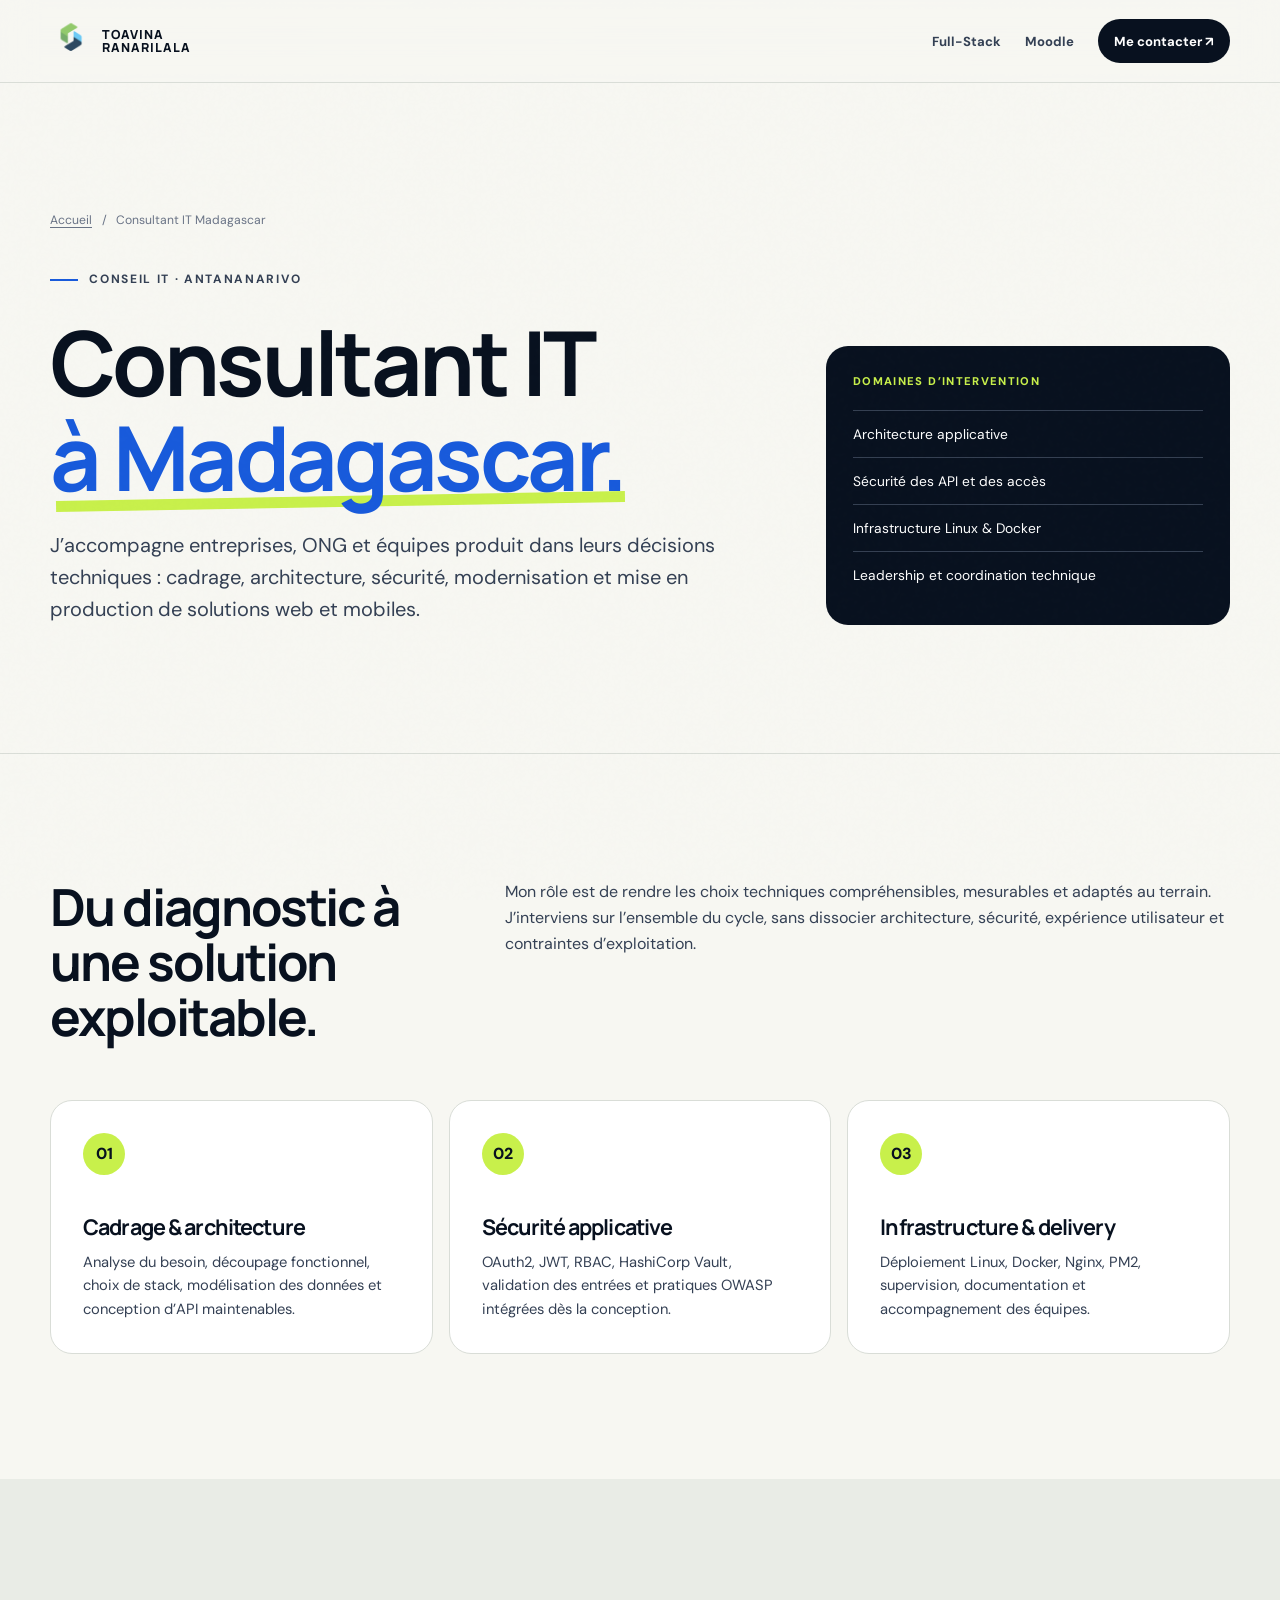
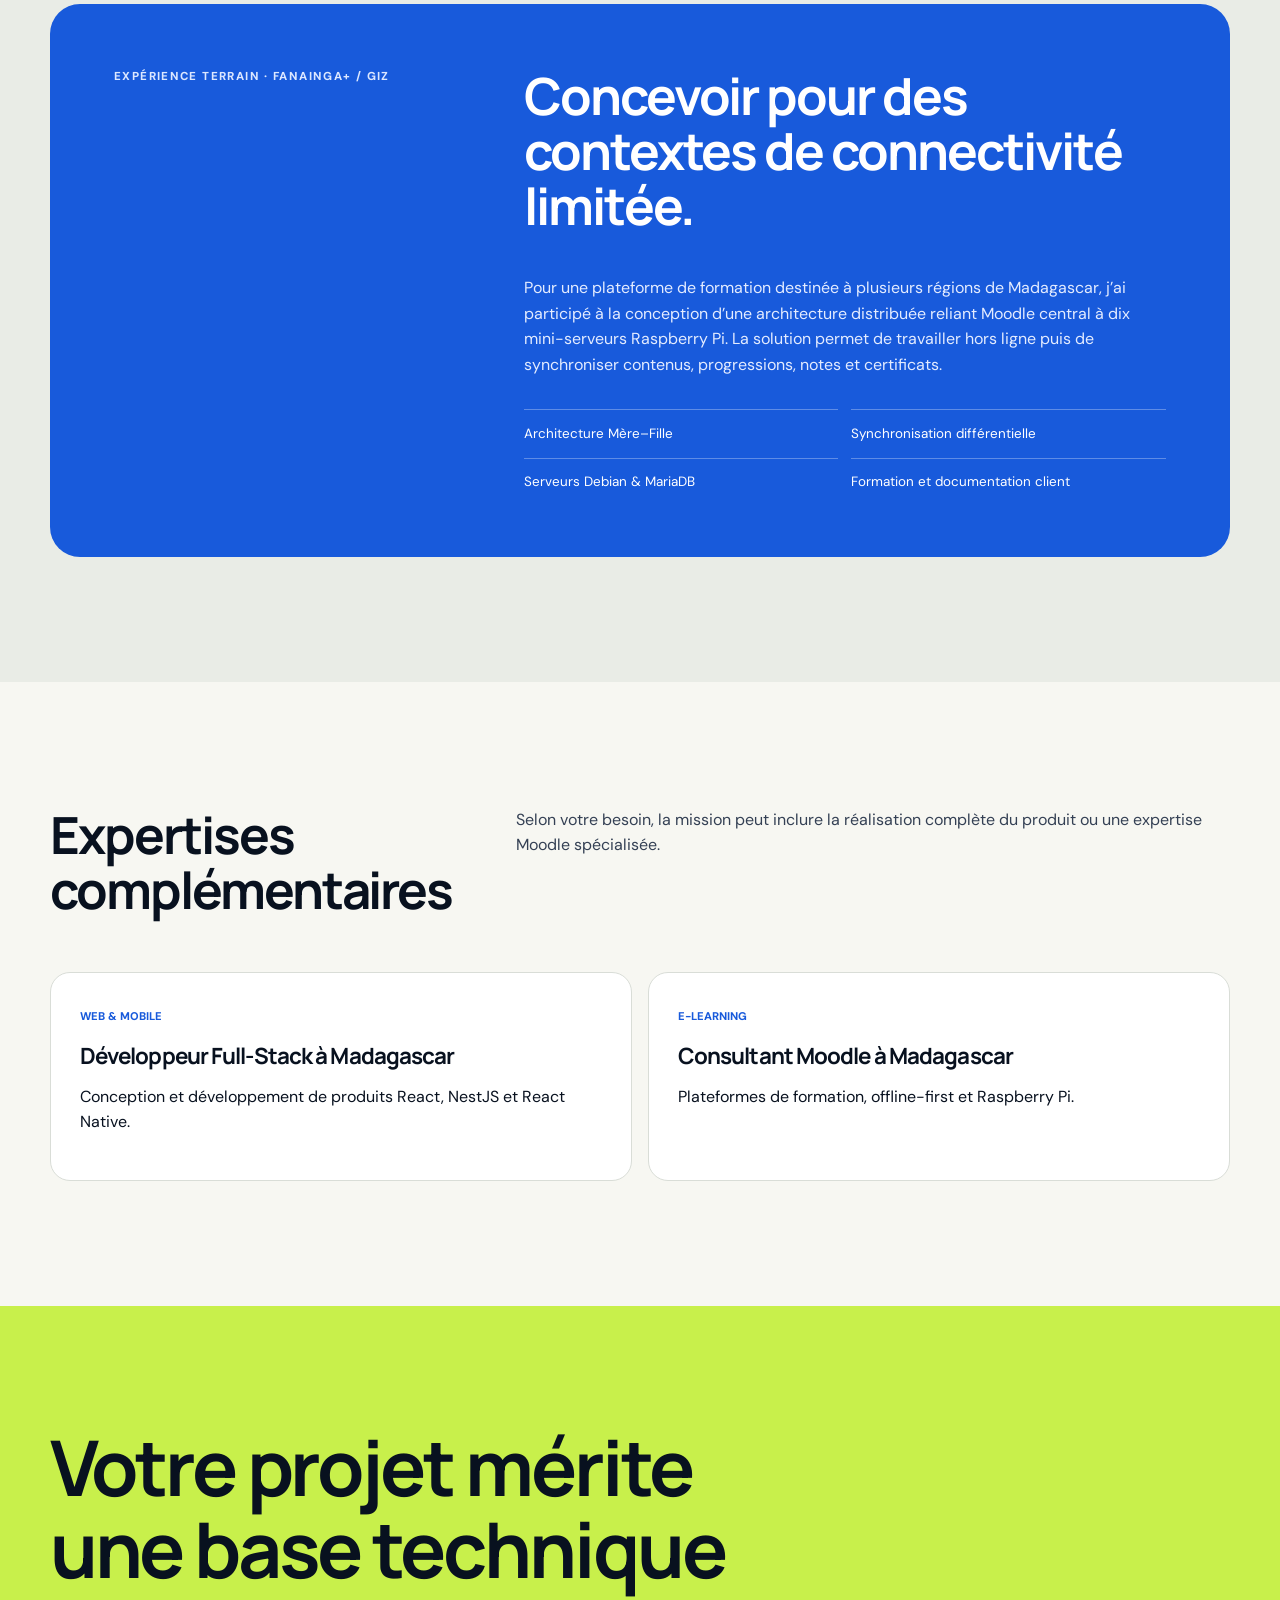
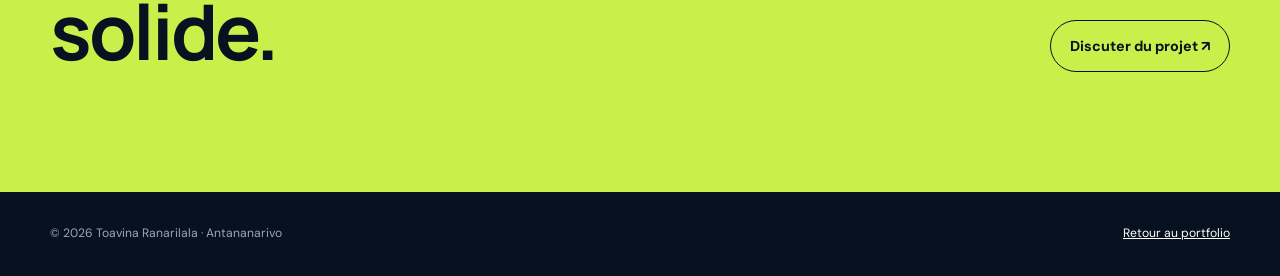
==== consultant-it-madagascar.html @ 02fec8c3 "seo: ajouter les pages de services locales" ====
<!doctype html>
<html lang="fr">
<head>
  <meta charset="utf-8"><meta name="viewport" content="width=device-width,initial-scale=1">
  <title>Consultant IT à Madagascar | Architecture & Sécurité</title>
  <meta name="description" content="Consultant IT à Madagascar basé à Antananarivo : architecture applicative, sécurité des API, infrastructure Linux, modernisation et pilotage technique.">
  <meta name="robots" content="index,follow,max-image-preview:large"><meta name="author" content="Toavina Ranarilala Mario"><meta name="theme-color" content="#08111f">
  <link rel="canonical" href="https://toavinam.github.io/portfolioToavina/consultant-it-madagascar.html"><link rel="icon" type="image/png" href="assets/SOLID_SANS_TXT.png">
  <link rel="preconnect" href="https://fonts.googleapis.com"><link rel="preconnect" href="https://fonts.gstatic.com" crossorigin><link href="https://fonts.googleapis.com/css2?family=DM+Sans:wght@400;500;600;700&family=Manrope:wght@500;600;700;800&display=swap" rel="stylesheet"><link rel="stylesheet" href="assets/styles.css"><link rel="stylesheet" href="assets/service.css">
  <meta property="og:type" content="website"><meta property="og:url" content="https://toavinam.github.io/portfolioToavina/consultant-it-madagascar.html"><meta property="og:title" content="Consultant IT à Madagascar | Toavina Ranarilala"><meta property="og:description" content="Architecture applicative, sécurité, infrastructure et pilotage technique à Antananarivo et à distance."><meta property="og:image" content="https://toavinam.github.io/portfolioToavina/assets/Toavina_web.png"><meta property="og:locale" content="fr_FR">
  <script type="application/ld+json">{"@context":"https://schema.org","@type":"Service","name":"Conseil IT et architecture applicative à Madagascar","serviceType":"Consultant IT","areaServed":{"@type":"Country","name":"Madagascar"},"provider":{"@type":"Person","name":"Toavina Ranarilala Mario","jobTitle":"Consultant IT et Lead Developer Full-Stack","url":"https://toavinam.github.io/portfolioToavina/"},"url":"https://toavinam.github.io/portfolioToavina/consultant-it-madagascar.html"}</script>
</head>
<body class="service-page"><header class="service-header"><nav class="service-nav shell" aria-label="Navigation"><a class="brand" href="index.html"><img class="brand-logo" src="assets/SOLID_SANS_TXT.png" width="42" height="42" alt=""><span class="brand-name">Toavina<br>Ranarilala</span></a><div class="service-nav-links"><a href="developpeur-full-stack-madagascar.html">Full-Stack</a><a href="consultant-moodle-madagascar.html">Moodle</a><a class="service-contact" href="index.html#contact">Me contacter ↗</a></div></nav></header>
<main><section class="service-hero"><div class="shell"><nav class="breadcrumbs" aria-label="Fil d’Ariane"><a href="index.html">Accueil</a><span>/</span><span>Consultant IT Madagascar</span></nav><div class="service-hero-grid"><div><p class="eyebrow"><span></span> Conseil IT · Antananarivo</p><h1>Consultant IT <em>à Madagascar.</em></h1><p class="service-lead">J’accompagne entreprises, ONG et équipes produit dans leurs décisions techniques : cadrage, architecture, sécurité, modernisation et mise en production de solutions web et mobiles.</p></div><aside class="service-summary"><span>Domaines d’intervention</span><ul><li>Architecture applicative</li><li>Sécurité des API et des accès</li><li>Infrastructure Linux & Docker</li><li>Leadership et coordination technique</li></ul></aside></div></div></section>
<section class="service-section"><div class="shell"><div class="service-heading"><h2>Du diagnostic à une solution exploitable.</h2><p>Mon rôle est de rendre les choix techniques compréhensibles, mesurables et adaptés au terrain. J’interviens sur l’ensemble du cycle, sans dissocier architecture, sécurité, expérience utilisateur et contraintes d’exploitation.</p></div><div class="service-grid"><article class="service-card"><span>01</span><h3>Cadrage & architecture</h3><p>Analyse du besoin, découpage fonctionnel, choix de stack, modélisation des données et conception d’API maintenables.</p></article><article class="service-card"><span>02</span><h3>Sécurité applicative</h3><p>OAuth2, JWT, RBAC, HashiCorp Vault, validation des entrées et pratiques OWASP intégrées dès la conception.</p></article><article class="service-card"><span>03</span><h3>Infrastructure & delivery</h3><p>Déploiement Linux, Docker, Nginx, PM2, supervision, documentation et accompagnement des équipes.</p></article></div></div></section>
<section class="service-section alt"><div class="shell"><article class="case-study"><div class="case-study-label">Expérience terrain · FANAINGA+ / GIZ</div><div><h2>Concevoir pour des contextes de connectivité limitée.</h2><p>Pour une plateforme de formation destinée à plusieurs régions de Madagascar, j’ai participé à la conception d’une architecture distribuée reliant Moodle central à dix mini-serveurs Raspberry Pi. La solution permet de travailler hors ligne puis de synchroniser contenus, progressions, notes et certificats.</p><ul class="case-list"><li>Architecture Mère–Fille</li><li>Synchronisation différentielle</li><li>Serveurs Debian & MariaDB</li><li>Formation et documentation client</li></ul></div></article></div></section>
<section class="service-section"><div class="shell"><div class="service-heading"><h2>Expertises complémentaires</h2><p>Selon votre besoin, la mission peut inclure la réalisation complète du produit ou une expertise Moodle spécialisée.</p></div><div class="related-grid"><a class="related-card" href="developpeur-full-stack-madagascar.html"><span>Web & mobile</span><h3>Développeur Full-Stack à Madagascar</h3><p>Conception et développement de produits React, NestJS et React Native.</p></a><a class="related-card" href="consultant-moodle-madagascar.html"><span>E-learning</span><h3>Consultant Moodle à Madagascar</h3><p>Plateformes de formation, offline-first et Raspberry Pi.</p></a></div></div></section>
<section class="service-cta"><div class="shell service-cta-inner"><h2>Votre projet mérite une base technique solide.</h2><a class="button secondary" href="index.html#contact">Discuter du projet ↗</a></div></section></main><footer class="service-footer"><div class="shell service-footer-inner"><span>© 2026 Toavina Ranarilala · Antananarivo</span><a href="index.html">Retour au portfolio</a></div></footer></body></html>
---- assets/styles.css ----
:root{--ink:#08111f;--soft:#344054;--paper:#f7f7f2;--white:#fff;--line:#d9ddd7;--acid:#c8f04b;--blue:#185adb;--radius:24px;--shadow:0 24px 70px rgba(8,17,31,.11)}
*{box-sizing:border-box}html{scroll-behavior:smooth;scroll-padding-top:100px}body{margin:0;color:var(--ink);background:var(--paper);font-family:"DM Sans",sans-serif;line-height:1.6;-webkit-font-smoothing:antialiased}body:before{content:"";position:fixed;inset:0;pointer-events:none;opacity:.3;z-index:10;background-image:url("data:image/svg+xml,%3Csvg viewBox='0 0 180 180' xmlns='http://www.w3.org/2000/svg'%3E%3Cfilter id='n'%3E%3CfeTurbulence type='fractalNoise' baseFrequency='.9' numOctaves='2'/%3E%3C/filter%3E%3Crect width='100%25' height='100%25' filter='url(%23n)' opacity='.035'/%3E%3C/svg%3E")}a{color:inherit}img{max-width:100%;display:block}button,input,textarea{font:inherit}.shell{width:min(1180px,calc(100% - 48px));margin-inline:auto}.sr-only{position:absolute;width:1px;height:1px;padding:0;margin:-1px;overflow:hidden;clip:rect(0,0,0,0);white-space:nowrap;border:0}.skip-link{position:fixed;top:10px;left:10px;padding:.7rem 1rem;background:var(--acid);z-index:999;transform:translateY(-150%)}.skip-link:focus{transform:none}
.site-header{position:sticky;top:0;z-index:50;background:rgba(247,247,242,.88);border-bottom:1px solid transparent;backdrop-filter:blur(18px);transition:border-color .25s}.site-header.scrolled{border-color:var(--line)}.nav{min-height:82px;display:flex;align-items:center;justify-content:space-between;gap:2rem}.brand{display:inline-flex;align-items:center;gap:.65rem;font-family:Manrope,sans-serif;font-weight:800;text-decoration:none;line-height:1.05}.brand-mark{display:grid;place-items:center;width:42px;height:42px;color:var(--paper);background:var(--ink);border-radius:50%;font-size:.82rem}.brand-name{font-size:.78rem;text-transform:uppercase;letter-spacing:.08em}.nav-links{display:flex;gap:2rem;margin-left:auto}.nav-links a{color:var(--soft);font-size:.9rem;font-weight:600;text-decoration:none}.nav-cta{padding:.76rem 1.1rem;background:var(--ink);color:#fff;border-radius:99px;text-decoration:none;font-size:.86rem;font-weight:600}.menu-toggle{display:none;width:44px;height:44px;padding:11px;border:0;background:var(--ink);border-radius:50%}.menu-toggle>span:not(.sr-only){display:block;height:1.5px;margin:4px 0;background:#fff}
.hero{min-height:calc(100vh - 82px);display:grid;grid-template-columns:1.17fr .83fr;align-items:center;gap:clamp(3rem,7vw,7rem);padding-block:70px 90px}.eyebrow{display:flex;align-items:center;gap:.7rem;margin:0 0 1.5rem;color:var(--soft);font-size:.75rem;font-weight:700;text-transform:uppercase;letter-spacing:.14em}.eyebrow span{width:28px;height:2px;background:var(--blue)}h1,h2,h3{margin-top:0;font-family:Manrope,sans-serif;line-height:1.07;letter-spacing:-.04em}h1{max-width:750px;margin-bottom:1.6rem;font-size:clamp(3.1rem,6.2vw,6.5rem)}h1 em{position:relative;display:inline-block;color:var(--blue);font-style:normal}h1 em:after{content:"";position:absolute;left:1%;right:0;bottom:-.02em;height:.12em;background:var(--acid);z-index:-1;transform:rotate(-1deg)}.hero-intro{max-width:650px;margin:0 0 2rem;color:var(--soft);font-size:clamp(1rem,1.5vw,1.18rem)}.hero-actions{display:flex;flex-wrap:wrap;gap:.8rem}.button{display:inline-flex;justify-content:center;align-items:center;gap:1rem;min-height:52px;padding:.85rem 1.2rem;border:1px solid var(--ink);border-radius:99px;font-size:.9rem;font-weight:700;text-decoration:none;cursor:pointer;transition:.2s}.button:hover{transform:translateY(-2px);box-shadow:0 12px 28px rgba(8,17,31,.15)}.button.primary{color:var(--ink);background:var(--acid);border-color:var(--acid)}.button.secondary{background:transparent}.hero-meta{display:flex;gap:clamp(1.3rem,4vw,3.5rem);margin:3.5rem 0 0;padding:1.6rem 0 0;border-top:1px solid var(--line);list-style:none}.hero-meta li{display:flex;flex-direction:column}.hero-meta strong{font-family:Manrope,sans-serif;font-size:.95rem}.hero-meta span{color:#697386;font-size:.76rem}.hero-visual{position:relative;justify-self:end;width:min(100%,440px)}.portrait-frame{position:relative;overflow:hidden;aspect-ratio:4/5.35;padding-top:1rem;background:#dce1db;border-radius:220px 220px 28px 28px;box-shadow:var(--shadow)}.portrait-frame:before{content:"";position:absolute;inset:10% 8% 0;background:var(--acid);border-radius:50% 50% 0 0}.portrait-frame img{position:relative;z-index:1;width:100%;height:100%;object-fit:cover;object-position:center top}.portrait-label{position:absolute;top:20px;right:-55px;z-index:2;padding:.45rem 4rem;color:#fff;background:var(--blue);font-size:.63rem;font-weight:700;letter-spacing:.12em;text-transform:uppercase;transform:rotate(35deg)}.portrait-card{position:absolute;left:20px;right:20px;bottom:20px;z-index:3;display:flex;align-items:center;gap:.8rem;padding:.95rem 1rem;color:#fff;background:rgba(8,17,31,.88);backdrop-filter:blur(10px);border-radius:16px}.portrait-card div{display:flex;flex-direction:column}.portrait-card strong{font-size:.82rem}.portrait-card small{color:#bcc4ce}.status-dot{width:10px;height:10px;background:var(--acid);border-radius:50%;box-shadow:0 0 0 5px rgba(200,240,75,.15)}.orbit{position:absolute;z-index:-1;border:1px solid #c9cec8;border-radius:50%}.orbit-one{width:130px;height:130px;top:-25px;left:-45px}.orbit-two{width:72px;height:72px;right:-25px;bottom:18%;background:var(--acid);border:0}
.trust-strip{overflow:hidden;padding:1.25rem 0;color:#fff;background:var(--ink);transform:rotate(-1deg) scale(1.01)}.marquee{display:flex;justify-content:center;gap:clamp(1rem,2.2vw,2.5rem);min-width:max-content;font-family:Manrope,sans-serif;font-size:clamp(.8rem,1.2vw,1rem);font-weight:700;text-transform:uppercase;letter-spacing:.08em}.marquee i{color:var(--acid);font-style:normal}.section{padding-block:clamp(90px,12vw,150px)}.section-heading{display:grid;grid-template-columns:1.35fr .65fr;align-items:end;gap:3rem;margin-bottom:4rem}.section-heading h2{margin-bottom:0;font-size:clamp(2.5rem,5vw,4.8rem)}.section-heading>p{margin:0 0 .5rem;color:var(--soft)}
.expertise-grid{display:grid;grid-template-columns:repeat(3,1fr);gap:1rem}.expertise-card{position:relative;min-height:350px;padding:2rem;background:var(--white);border:1px solid var(--line);border-radius:var(--radius);transition:.25s}.expertise-card:hover{transform:translateY(-6px);box-shadow:var(--shadow)}.expertise-card.featured{grid-row:span 2;min-height:716px;color:#fff;background:var(--blue);border-color:var(--blue);display:flex;flex-direction:column;justify-content:flex-end}.card-number{position:absolute;top:1.6rem;right:1.7rem;color:#858e9b;font-size:.75rem}.featured .card-number{color:rgba(255,255,255,.65)}.card-icon{display:grid;place-items:center;width:56px;height:56px;margin-bottom:3rem;background:var(--acid);color:var(--ink);border-radius:50%;font-size:1.5rem}.featured .card-icon{position:absolute;top:2rem;left:2rem}.expertise-card h3{margin-bottom:1rem;font-size:1.65rem}.expertise-card p{color:var(--soft)}.featured p{color:#dce7ff}.tags{display:flex;flex-wrap:wrap;gap:.45rem;margin-top:1.7rem}.tags span,.project-tech span{padding:.35rem .65rem;border:1px solid rgba(52,64,84,.2);border-radius:99px;font-size:.69rem;font-weight:600}.featured .tags span{border-color:rgba(255,255,255,.35)}
.projects-section{color:#fff;background:var(--ink)}.section-heading.light .eyebrow,.section-heading.light>p{color:#adb7c5}.section-heading.light .eyebrow span{background:var(--acid)}.project{display:grid;grid-template-columns:.25fr 1.2fr .55fr;gap:3rem;padding:4rem 0;border-top:1px solid #293344}.project:last-child{border-bottom:1px solid #293344}.project-index{color:var(--acid);font-family:Manrope,sans-serif;font-size:.75rem}.project-label{margin-bottom:1rem;color:#8793a3;font-size:.72rem;font-weight:700;text-transform:uppercase;letter-spacing:.1em}.project-content h3{max-width:690px;margin-bottom:1.2rem;font-size:clamp(1.8rem,3vw,3rem)}.project-content p{max-width:700px;color:#b7c0cc}.project-content ul{display:grid;grid-template-columns:repeat(3,1fr);gap:.7rem;margin:2rem 0 0;padding:0;list-style:none}.project-content li{padding-top:.7rem;color:#d9dee5;border-top:1px solid #374253;font-size:.8rem}.project-tech{display:flex;align-content:flex-start;flex-wrap:wrap;gap:.45rem}.project-tech span{color:#c4cbd5;border-color:#3a4555}
.text-link{align-self:end;justify-self:start;margin-bottom:.5rem;font-size:.88rem;font-weight:700;text-underline-offset:5px}.timeline{border-top:1px solid var(--line)}.timeline-item{position:relative;display:grid;grid-template-columns:.42fr 1fr;gap:3rem;padding:2.5rem 2rem;border-bottom:1px solid var(--line);transition:.2s}.timeline-item:hover{background:#fff}.timeline-date{color:var(--blue);font-size:.76rem;font-weight:700;text-transform:uppercase;letter-spacing:.08em}.timeline-item h3{margin-bottom:.4rem;font-size:1.45rem}.timeline-item p{margin:0 0 .35rem;font-weight:600}.timeline-item small{color:#697386}.timeline-dot{position:absolute;top:3rem;left:-4px;width:9px;height:9px;background:#a8d51e;border-radius:50%}
.education-section{background:#e9ece6}.education-layout{display:grid;grid-template-columns:.75fr 1.25fr;gap:clamp(3rem,8vw,8rem)}.section-heading.compact{display:block;margin:0}.section-heading.compact h2{font-size:clamp(2.5rem,4vw,4rem)}.education-cards{display:grid;gap:1rem}.education-card{position:relative;padding:2.2rem;background:var(--paper);border-radius:var(--radius)}.education-card>span{position:absolute;top:2rem;right:2rem;color:var(--blue);font-size:.8rem;font-weight:700}.education-card h3{margin-bottom:.3rem;font-size:1.8rem}.education-card p{margin:0 0 1rem;font-weight:700}.education-card small{display:block;max-width:580px;color:var(--soft)}
.contact-section{padding-block:clamp(90px,12vw,150px);background:var(--acid)}.contact-layout{display:grid;grid-template-columns:.9fr 1.1fr;gap:clamp(3rem,8vw,8rem);align-items:start}.contact-copy h2{font-size:clamp(3rem,6vw,5.6rem)}.contact-copy>p:not(.eyebrow){max-width:540px}.contact-direct{display:flex;flex-direction:column;gap:.6rem;margin-top:2.5rem}.contact-direct a{display:flex;justify-content:space-between;max-width:500px;padding-bottom:.55rem;border-bottom:1px solid rgba(8,17,31,.35);font-weight:700;text-decoration:none}.contact-form{display:grid;grid-template-columns:1fr 1fr;gap:.6rem 1rem;padding:2rem;background:var(--paper);border-radius:var(--radius);box-shadow:var(--shadow)}.contact-form label{margin-top:.6rem;font-size:.72rem;font-weight:700;text-transform:uppercase;letter-spacing:.08em}.contact-form input,.contact-form textarea{width:100%;padding:.85rem 0;color:var(--ink);background:transparent;border:0;border-bottom:1px solid #bdc3bc;border-radius:0;outline:none}.contact-form input:focus,.contact-form textarea:focus{border-color:var(--blue)}.contact-form label:nth-of-type(3),.contact-form label:nth-of-type(4),.contact-form textarea,.contact-form button{grid-column:1/-1}.contact-form button{justify-self:start;margin-top:1.2rem}
.site-footer{padding:4rem 0;color:#fff;background:var(--ink)}.footer-inner{display:grid;grid-template-columns:1fr 1fr 1fr;gap:3rem;align-items:end}.site-footer .brand-mark{color:var(--ink);background:var(--acid)}.site-footer>div>div>p,.copyright{margin:1.2rem 0 0;color:#96a1b0;font-size:.78rem}.footer-links{display:flex;gap:1.2rem}.footer-links a{font-size:.82rem;text-underline-offset:4px}.copyright{justify-self:end;text-align:right}.cookie-banner{position:fixed;right:1.2rem;bottom:1.2rem;z-index:100;display:none;align-items:center;gap:1.2rem;max-width:600px;padding:1rem 1.2rem;color:#fff;background:var(--ink);border:1px solid #344054;border-radius:15px;box-shadow:var(--shadow)}.cookie-banner.is-visible{display:flex}.cookie-banner p{margin:0;font-size:.78rem}.cookie-banner>div{display:flex;gap:.45rem}.cookie-banner button{padding:.55rem .8rem;color:#fff;background:transparent;border:1px solid #596579;border-radius:99px;cursor:pointer}.cookie-banner .accept{color:var(--ink);background:var(--acid);border-color:var(--acid)}.reveal{opacity:0;transform:translateY(25px);transition:opacity .75s ease,transform .75s ease}.reveal.visible{opacity:1;transform:none}
@media(max-width:950px){.nav-links,.nav-cta{display:none}.menu-toggle{display:block;margin-left:auto}.nav-links.open{position:absolute;top:82px;left:0;right:0;display:flex;flex-direction:column;gap:0;padding:1rem 24px 1.5rem;background:var(--paper);border-bottom:1px solid var(--line)}.nav-links.open a{padding:.8rem 0}.hero{min-height:auto;grid-template-columns:1fr}.hero-visual{justify-self:center;width:min(90%,450px)}.expertise-grid{grid-template-columns:1fr 1fr}.expertise-card.featured{grid-row:auto;min-height:350px}.project{grid-template-columns:.2fr 1fr}.project-tech{grid-column:2}.education-layout,.contact-layout{grid-template-columns:1fr}.footer-inner{grid-template-columns:1fr 1fr}.copyright{grid-column:1/-1;justify-self:start;text-align:left}}
@media(max-width:650px){.shell{width:min(100% - 32px,1180px)}.nav{min-height:72px}.nav-links.open{top:72px}.brand-name{display:none}.hero{padding-block:48px 70px;gap:3rem}h1{font-size:clamp(2.7rem,14vw,4rem)}.hero-actions{align-items:stretch;flex-direction:column}.hero-meta{display:grid;grid-template-columns:1fr 1fr}.portrait-frame{aspect-ratio:4/5.5}.marquee{animation:marquee 22s linear infinite}@keyframes marquee{to{transform:translateX(-45%)}}.section-heading{grid-template-columns:1fr;gap:1.5rem}.section-heading h2{font-size:2.65rem}.expertise-grid{grid-template-columns:1fr}.project{grid-template-columns:1fr;gap:1rem;padding:3rem 0}.project-tech{grid-column:auto}.project-content ul{grid-template-columns:1fr}.timeline-item{grid-template-columns:1fr;gap:.7rem;padding:2rem 1rem}.contact-form{grid-template-columns:1fr;padding:1.4rem}.contact-form label,.contact-form input{grid-column:1/-1}.footer-inner{grid-template-columns:1fr}.copyright{grid-column:auto}.cookie-banner{left:.8rem;right:.8rem;bottom:.8rem;align-items:stretch;flex-direction:column}}
@media(prefers-reduced-motion:reduce){html{scroll-behavior:auto}*,*:before,*:after{animation-duration:.01ms!important;animation-iteration-count:1!important;transition-duration:.01ms!important}.reveal{opacity:1;transform:none}}
.reveal{opacity:1;transform:none}
@media(prefers-reduced-motion:no-preference){.js .reveal{opacity:0;transform:translateY(25px);transition:opacity .75s ease,transform .75s ease}.js .reveal.visible{opacity:1;transform:none}}
.portrait-frame picture{display:contents}
.contact-form button:disabled{cursor:wait;opacity:.72}.button-spinner{width:17px;height:17px;border:2px solid rgba(8,17,31,.25);border-top-color:var(--ink);border-radius:50%;animation:button-spin .7s linear infinite}@keyframes button-spin{to{transform:rotate(360deg)}}
html,body{width:100%;max-width:100%;overflow-x:hidden;overflow-x:clip}
.trust-strip{width:100%;max-width:100%;transform:none}
.portrait-label{top:72px;left:auto;right:34px;width:250px;max-width:calc(100% - 48px);padding:.5rem .8rem;border:1px solid rgba(255,255,255,.35);border-radius:4px;clip-path:polygon(6% 0,100% 0,94% 100%,0 100%);background:linear-gradient(90deg,rgba(24,90,219,.9),rgba(75,44,220,.95));box-shadow:0 10px 30px rgba(24,90,219,.2);text-align:center;white-space:nowrap;transform:rotate(23deg)}
@media(max-width:650px){.portrait-label{top:58px;right:22px;width:220px;font-size:.56rem;transform:rotate(21deg)}}
.brand-logo{display:block;width:42px;height:42px;flex:0 0 42px;object-fit:contain;border-radius:50%;transform:scale(1.45) translateY(-1px);transform-origin:center}
.expertise-card.featured{padding-top:7.5rem;overflow:hidden}
.featured .card-icon{z-index:2}
@media(max-width:950px){.expertise-card.featured{min-height:430px}}
@media(max-width:650px){.expertise-card.featured{min-height:0;padding-top:7rem}}
.seo-services{background:#e9ece6}.seo-link-grid{display:grid;grid-template-columns:repeat(3,1fr);gap:1rem}.seo-link-card{min-height:310px;display:flex;flex-direction:column;padding:2rem;color:var(--ink);background:var(--paper);border:1px solid var(--line);border-radius:var(--radius);text-decoration:none;transition:transform .25s ease,box-shadow .25s ease}.seo-link-card:hover{transform:translateY(-6px);box-shadow:var(--shadow)}.seo-link-card>span{margin-bottom:3rem;color:var(--blue);font-size:.7rem;font-weight:800;text-transform:uppercase;letter-spacing:.12em}.seo-link-card h3{margin-bottom:1rem;font-size:1.65rem}.seo-link-card p{margin:0 0 2rem;color:var(--soft)}.seo-link-card strong{margin-top:auto;font-size:.82rem}@media(max-width:850px){.seo-link-grid{grid-template-columns:1fr}}
---- assets/service.css ----
.service-page{background:var(--paper)}.service-header{position:sticky;top:0;z-index:20;background:rgba(247,247,242,.9);border-bottom:1px solid var(--line);backdrop-filter:blur(16px)}.service-nav{min-height:82px;display:flex;align-items:center;gap:2rem}.service-nav-links{display:flex;align-items:center;gap:1.5rem;margin-left:auto}.service-nav-links a{color:var(--soft);font-size:.82rem;font-weight:700;text-decoration:none}.service-nav-links .service-contact{padding:.7rem 1rem;color:#fff;background:var(--ink);border-radius:99px}.service-hero{padding-block:clamp(70px,10vw,130px);border-bottom:1px solid var(--line)}.breadcrumbs{display:flex;gap:.6rem;margin-bottom:2.5rem;color:#697386;font-size:.76rem}.breadcrumbs a{text-underline-offset:3px}.service-hero-grid{display:grid;grid-template-columns:1.25fr .75fr;gap:clamp(3rem,8vw,8rem);align-items:end}.service-hero h1{max-width:850px;margin-bottom:1.5rem;font-size:clamp(3rem,7vw,6.6rem)}.service-hero h1 em{color:var(--blue)}.service-lead{max-width:720px;margin:0;color:var(--soft);font-size:clamp(1.05rem,1.7vw,1.25rem)}.service-summary{padding:1.7rem;background:var(--ink);color:#fff;border-radius:22px}.service-summary span{display:block;margin-bottom:1.2rem;color:var(--acid);font-size:.7rem;font-weight:800;text-transform:uppercase;letter-spacing:.12em}.service-summary ul{margin:0;padding:0;list-style:none}.service-summary li{padding:.75rem 0;border-top:1px solid #354052;font-size:.86rem}.service-section{padding-block:clamp(75px,10vw,125px)}.service-section.alt{background:#e9ece6}.service-heading{display:grid;grid-template-columns:.7fr 1.3fr;gap:4rem;margin-bottom:3.5rem}.service-heading h2{margin:0;font-size:clamp(2.3rem,4vw,4rem)}.service-heading p{margin:0;color:var(--soft)}.service-grid{display:grid;grid-template-columns:repeat(3,1fr);gap:1rem}.service-card{padding:2rem;background:#fff;border:1px solid var(--line);border-radius:22px}.service-card>span{display:grid;place-items:center;width:42px;height:42px;margin-bottom:2.5rem;background:var(--acid);border-radius:50%;font-weight:800}.service-card h3{margin-bottom:.8rem;font-size:1.35rem}.service-card p{margin:0;color:var(--soft);font-size:.92rem}.case-study{display:grid;grid-template-columns:.7fr 1.3fr;gap:4rem;padding:clamp(2rem,5vw,4rem);color:#fff;background:var(--blue);border-radius:30px}.case-study-label{color:#dce7ff;font-size:.72rem;font-weight:800;text-transform:uppercase;letter-spacing:.12em}.case-study h2{font-size:clamp(2.3rem,4vw,4rem)}.case-study p{color:#e4ecff}.case-list{display:grid;grid-template-columns:repeat(2,1fr);gap:.8rem;margin:2rem 0 0;padding:0;list-style:none}.case-list li{padding-top:.8rem;border-top:1px solid rgba(255,255,255,.3);font-size:.84rem}.related-grid{display:grid;grid-template-columns:repeat(2,1fr);gap:1rem}.related-card{padding:1.8rem;background:#fff;border:1px solid var(--line);border-radius:20px;text-decoration:none}.related-card span{color:var(--blue);font-size:.7rem;font-weight:800;text-transform:uppercase}.related-card h3{margin:1rem 0 .5rem;font-size:1.4rem}.service-cta{padding-block:clamp(80px,10vw,120px);background:var(--acid)}.service-cta-inner{display:flex;align-items:end;justify-content:space-between;gap:3rem}.service-cta h2{max-width:760px;margin:0;font-size:clamp(2.7rem,6vw,5.5rem)}.service-footer{padding:2rem 0;color:#9ba5b4;background:var(--ink);font-size:.76rem}.service-footer-inner{display:flex;justify-content:space-between;gap:2rem}.service-footer a{color:#fff}@media(max-width:800px){.service-nav-links a:not(.service-contact){display:none}.service-hero-grid,.service-heading,.case-study{grid-template-columns:1fr}.service-grid{grid-template-columns:1fr}.case-list,.related-grid{grid-template-columns:1fr}.service-cta-inner{align-items:flex-start;flex-direction:column}.service-footer-inner{flex-direction:column}.service-hero h1{font-size:clamp(2.8rem,13vw,4.5rem)}}
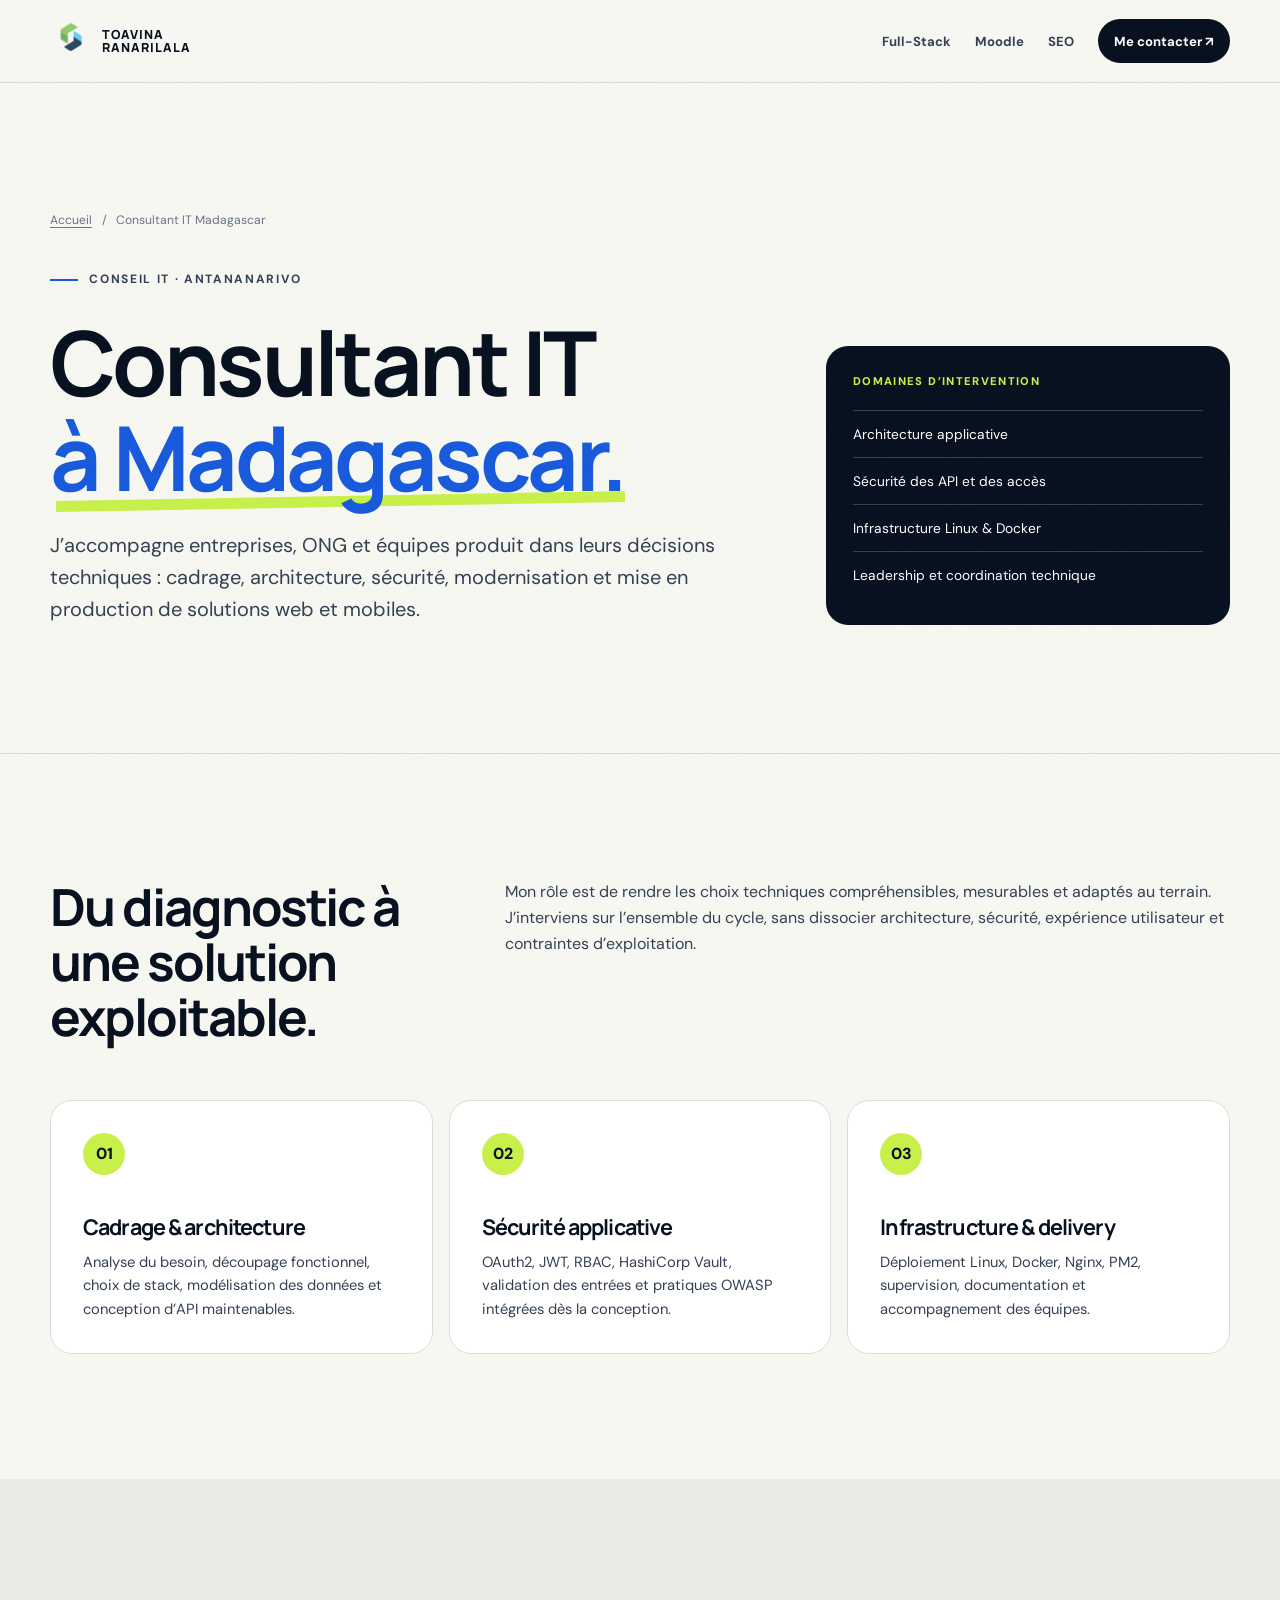
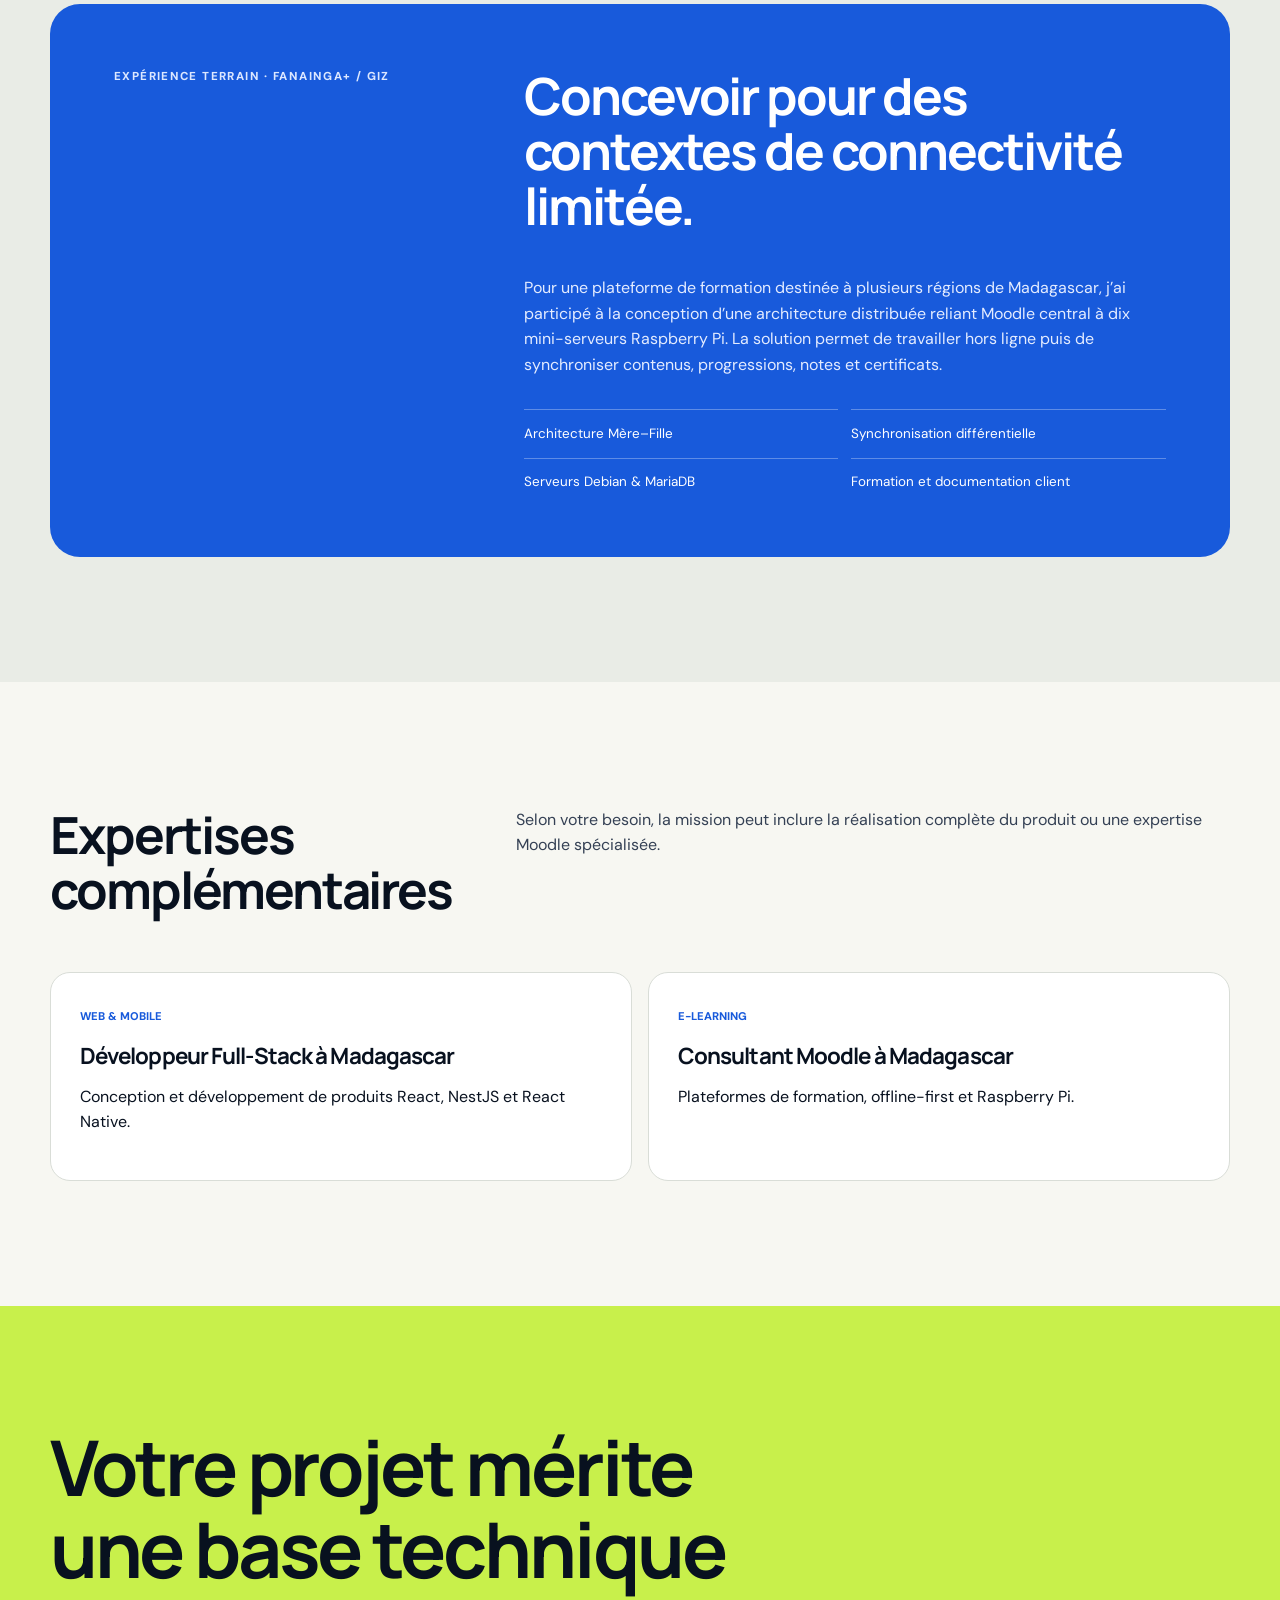
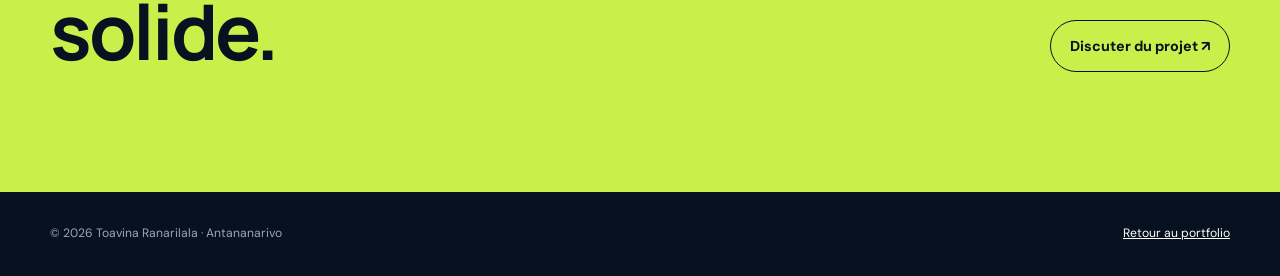
==== commit 850bb1d3: "feat: ajouter le service de référencement SEO" ====
--- a/consultant-it-madagascar.html
+++ b/consultant-it-madagascar.html
@@ -10,7 +10,7 @@
   <meta property="og:type" content="website"><meta property="og:url" content="https://toavinam.github.io/portfolioToavina/consultant-it-madagascar.html"><meta property="og:title" content="Consultant IT à Madagascar | Toavina Ranarilala"><meta property="og:description" content="Architecture applicative, sécurité, infrastructure et pilotage technique à Antananarivo et à distance."><meta property="og:image" content="https://toavinam.github.io/portfolioToavina/assets/Toavina_web.png"><meta property="og:locale" content="fr_FR">
   <script type="application/ld+json">{"@context":"https://schema.org","@type":"Service","name":"Conseil IT et architecture applicative à Madagascar","serviceType":"Consultant IT","areaServed":{"@type":"Country","name":"Madagascar"},"provider":{"@type":"Person","name":"Toavina Ranarilala Mario","jobTitle":"Consultant IT et Lead Developer Full-Stack","url":"https://toavinam.github.io/portfolioToavina/"},"url":"https://toavinam.github.io/portfolioToavina/consultant-it-madagascar.html"}</script>
 </head>
-<body class="service-page"><header class="service-header"><nav class="service-nav shell" aria-label="Navigation"><a class="brand" href="index.html"><img class="brand-logo" src="assets/SOLID_SANS_TXT.png" width="42" height="42" alt=""><span class="brand-name">Toavina<br>Ranarilala</span></a><div class="service-nav-links"><a href="developpeur-full-stack-madagascar.html">Full-Stack</a><a href="consultant-moodle-madagascar.html">Moodle</a><a class="service-contact" href="index.html#contact">Me contacter ↗</a></div></nav></header>
+<body class="service-page"><header class="service-header"><nav class="service-nav shell" aria-label="Navigation"><a class="brand" href="index.html"><img class="brand-logo" src="assets/SOLID_SANS_TXT.png" width="42" height="42" alt=""><span class="brand-name">Toavina<br>Ranarilala</span></a><div class="service-nav-links"><a href="developpeur-full-stack-madagascar.html">Full-Stack</a><a href="consultant-moodle-madagascar.html">Moodle</a><a href="referencement-seo-madagascar.html">SEO</a><a class="service-contact" href="index.html#contact">Me contacter ↗</a></div></nav></header>
 <main><section class="service-hero"><div class="shell"><nav class="breadcrumbs" aria-label="Fil d’Ariane"><a href="index.html">Accueil</a><span>/</span><span>Consultant IT Madagascar</span></nav><div class="service-hero-grid"><div><p class="eyebrow"><span></span> Conseil IT · Antananarivo</p><h1>Consultant IT <em>à Madagascar.</em></h1><p class="service-lead">J’accompagne entreprises, ONG et équipes produit dans leurs décisions techniques : cadrage, architecture, sécurité, modernisation et mise en production de solutions web et mobiles.</p></div><aside class="service-summary"><span>Domaines d’intervention</span><ul><li>Architecture applicative</li><li>Sécurité des API et des accès</li><li>Infrastructure Linux & Docker</li><li>Leadership et coordination technique</li></ul></aside></div></div></section>
 <section class="service-section"><div class="shell"><div class="service-heading"><h2>Du diagnostic à une solution exploitable.</h2><p>Mon rôle est de rendre les choix techniques compréhensibles, mesurables et adaptés au terrain. J’interviens sur l’ensemble du cycle, sans dissocier architecture, sécurité, expérience utilisateur et contraintes d’exploitation.</p></div><div class="service-grid"><article class="service-card"><span>01</span><h3>Cadrage & architecture</h3><p>Analyse du besoin, découpage fonctionnel, choix de stack, modélisation des données et conception d’API maintenables.</p></article><article class="service-card"><span>02</span><h3>Sécurité applicative</h3><p>OAuth2, JWT, RBAC, HashiCorp Vault, validation des entrées et pratiques OWASP intégrées dès la conception.</p></article><article class="service-card"><span>03</span><h3>Infrastructure & delivery</h3><p>Déploiement Linux, Docker, Nginx, PM2, supervision, documentation et accompagnement des équipes.</p></article></div></div></section>
 <section class="service-section alt"><div class="shell"><article class="case-study"><div class="case-study-label">Expérience terrain · FANAINGA+ / GIZ</div><div><h2>Concevoir pour des contextes de connectivité limitée.</h2><p>Pour une plateforme de formation destinée à plusieurs régions de Madagascar, j’ai participé à la conception d’une architecture distribuée reliant Moodle central à dix mini-serveurs Raspberry Pi. La solution permet de travailler hors ligne puis de synchroniser contenus, progressions, notes et certificats.</p><ul class="case-list"><li>Architecture Mère–Fille</li><li>Synchronisation différentielle</li><li>Serveurs Debian & MariaDB</li><li>Formation et documentation client</li></ul></div></article></div></section>
--- a/assets/styles.css
+++ b/assets/styles.css
@@ -25,4 +25,4 @@
 .featured .card-icon{z-index:2}
 @media(max-width:950px){.expertise-card.featured{min-height:430px}}
 @media(max-width:650px){.expertise-card.featured{min-height:0;padding-top:7rem}}
-.seo-services{background:#e9ece6}.seo-link-grid{display:grid;grid-template-columns:repeat(3,1fr);gap:1rem}.seo-link-card{min-height:310px;display:flex;flex-direction:column;padding:2rem;color:var(--ink);background:var(--paper);border:1px solid var(--line);border-radius:var(--radius);text-decoration:none;transition:transform .25s ease,box-shadow .25s ease}.seo-link-card:hover{transform:translateY(-6px);box-shadow:var(--shadow)}.seo-link-card>span{margin-bottom:3rem;color:var(--blue);font-size:.7rem;font-weight:800;text-transform:uppercase;letter-spacing:.12em}.seo-link-card h3{margin-bottom:1rem;font-size:1.65rem}.seo-link-card p{margin:0 0 2rem;color:var(--soft)}.seo-link-card strong{margin-top:auto;font-size:.82rem}@media(max-width:850px){.seo-link-grid{grid-template-columns:1fr}}
+.seo-services{background:#e9ece6}.seo-link-grid{display:grid;grid-template-columns:repeat(2,1fr);gap:1rem}.seo-link-card{min-height:310px;display:flex;flex-direction:column;padding:2rem;color:var(--ink);background:var(--paper);border:1px solid var(--line);border-radius:var(--radius);text-decoration:none;transition:transform .25s ease,box-shadow .25s ease}.seo-link-card:hover{transform:translateY(-6px);box-shadow:var(--shadow)}.seo-link-card>span{margin-bottom:3rem;color:var(--blue);font-size:.7rem;font-weight:800;text-transform:uppercase;letter-spacing:.12em}.seo-link-card h3{margin-bottom:1rem;font-size:1.65rem}.seo-link-card p{margin:0 0 2rem;color:var(--soft)}.seo-link-card strong{margin-top:auto;font-size:.82rem}@media(max-width:850px){.seo-link-grid{grid-template-columns:1fr}}
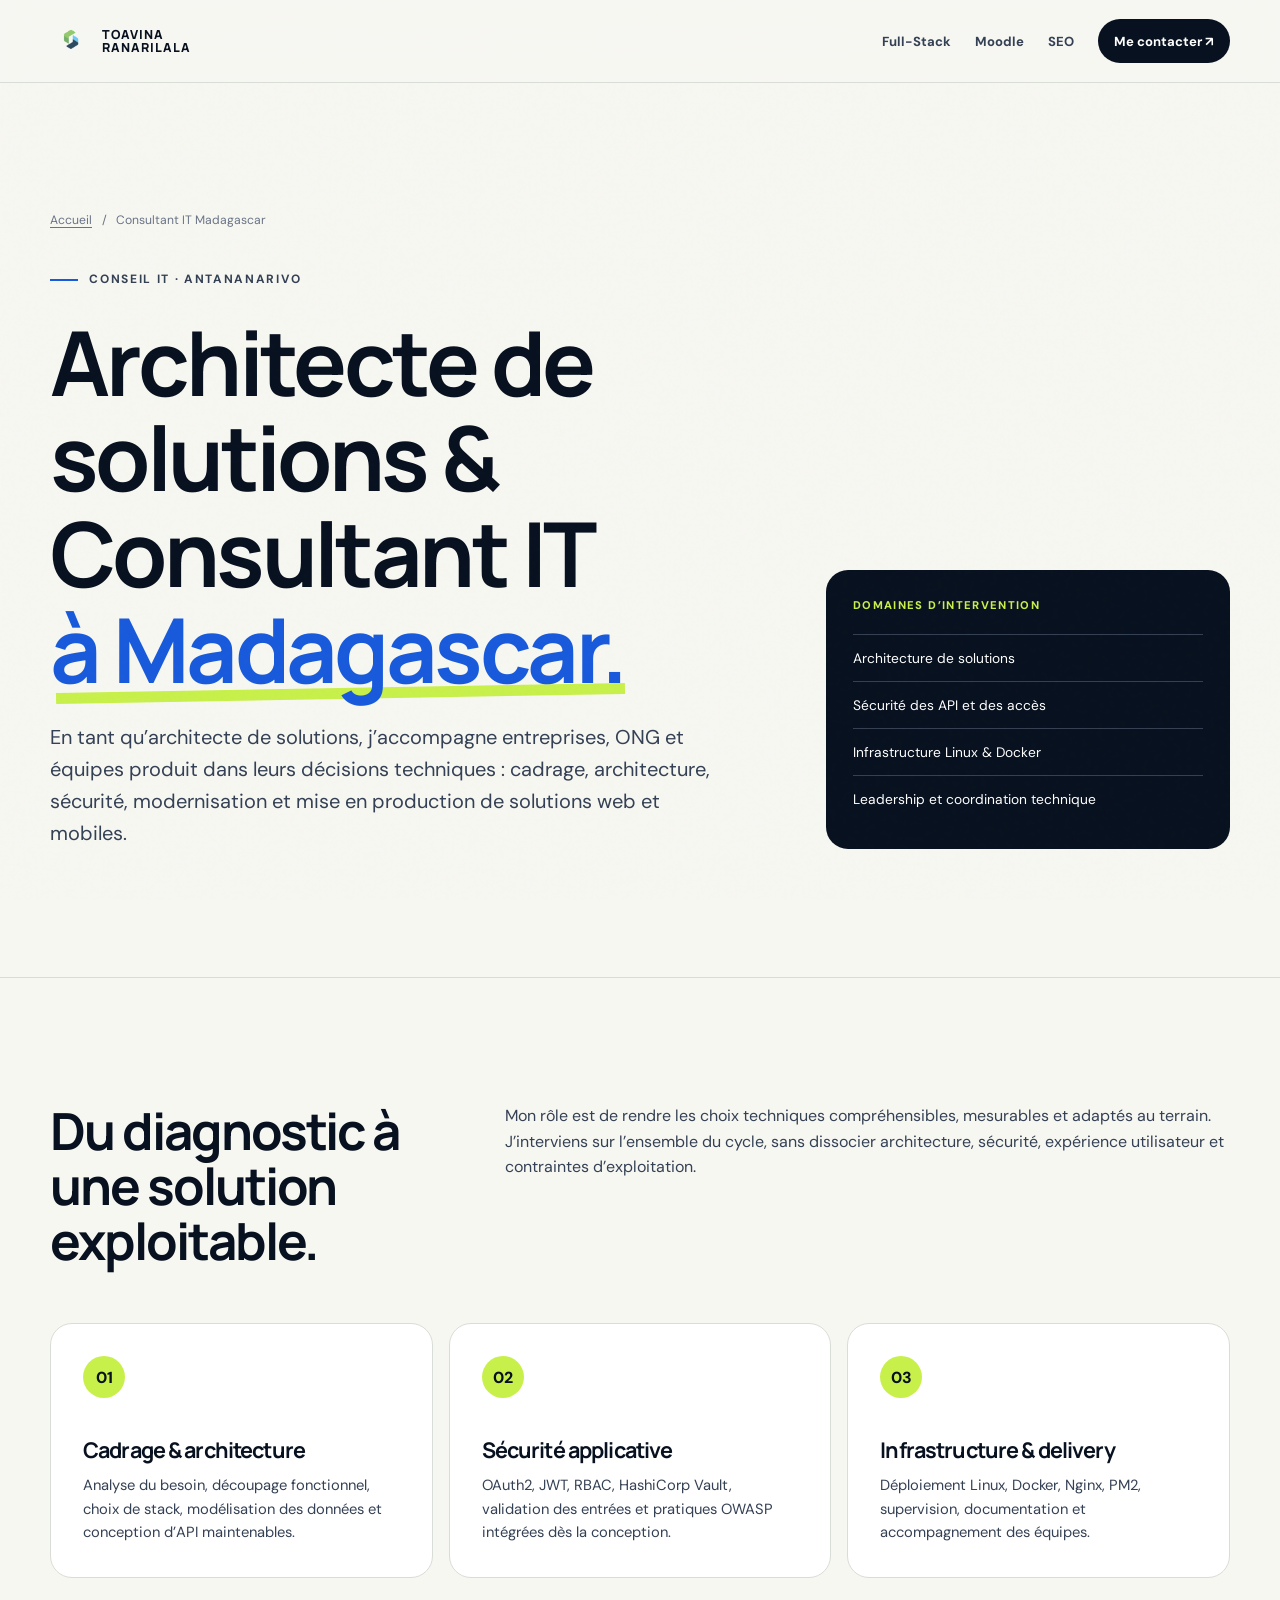
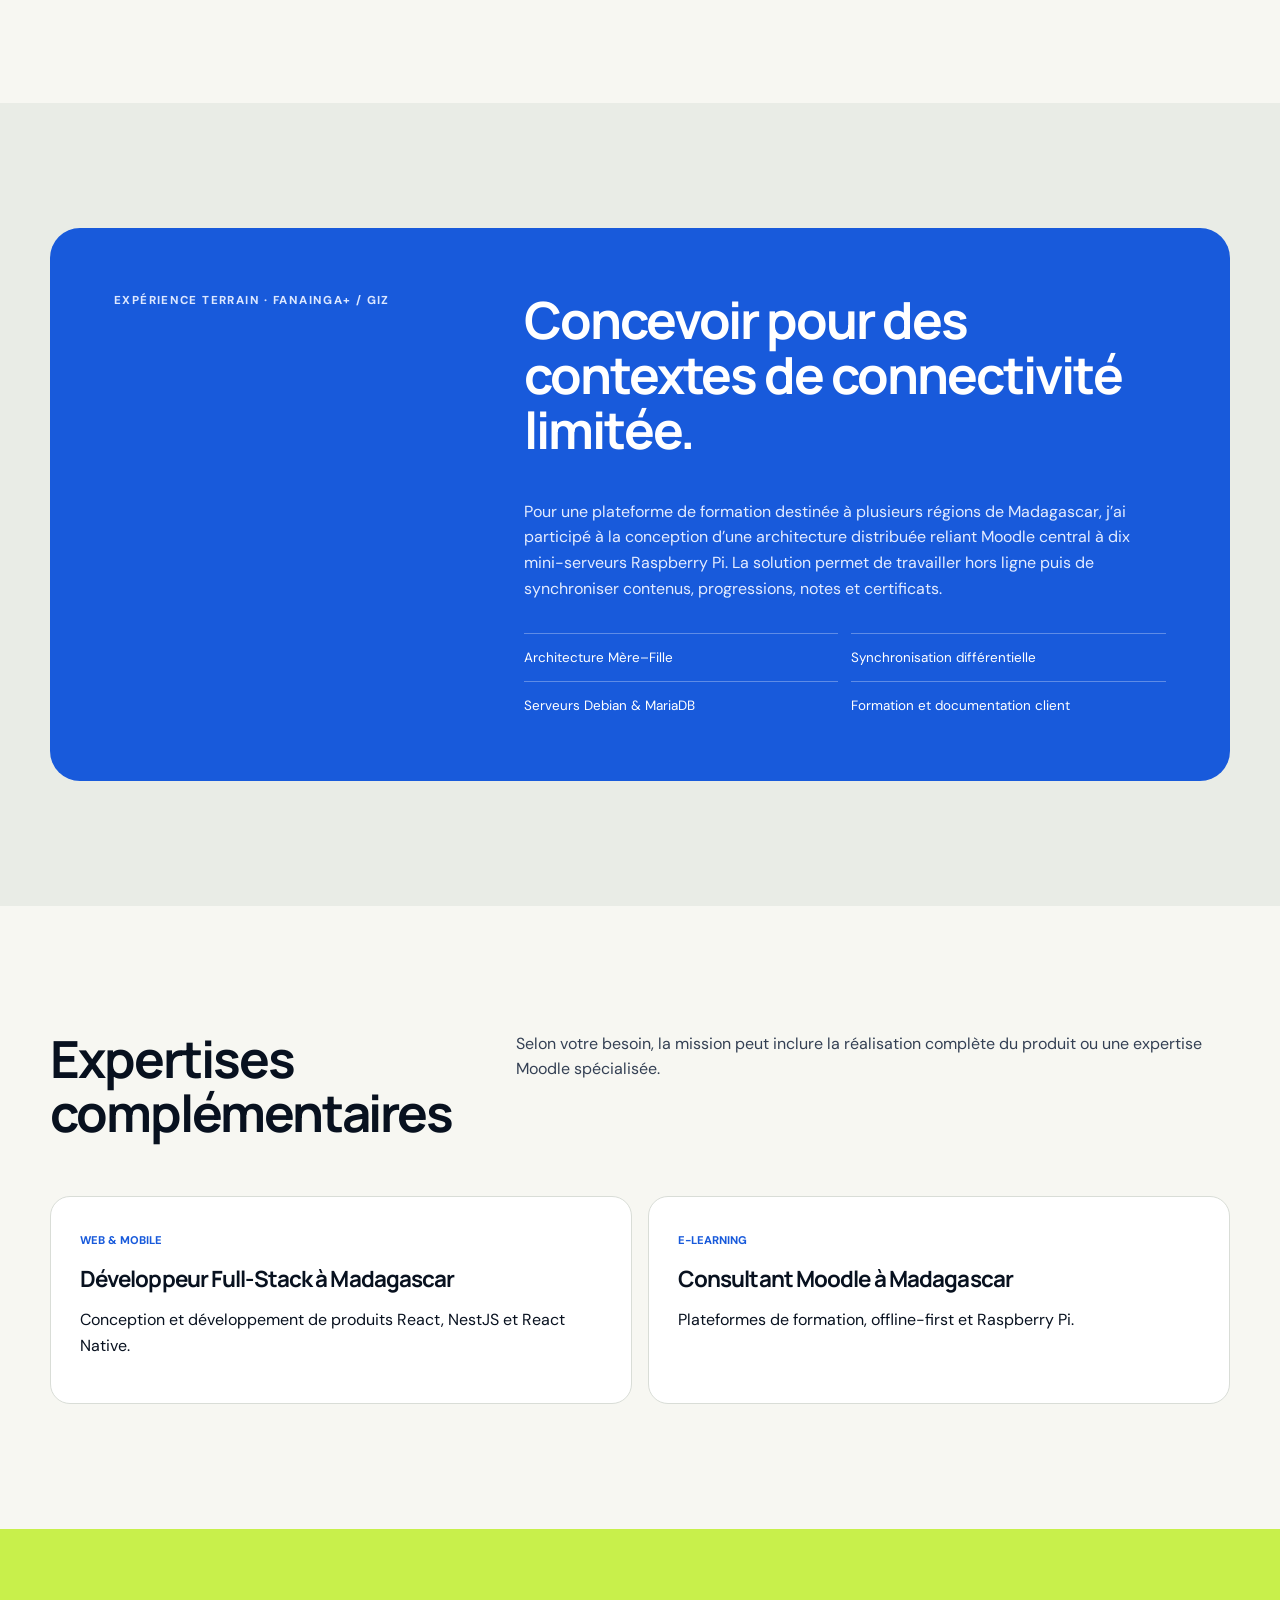
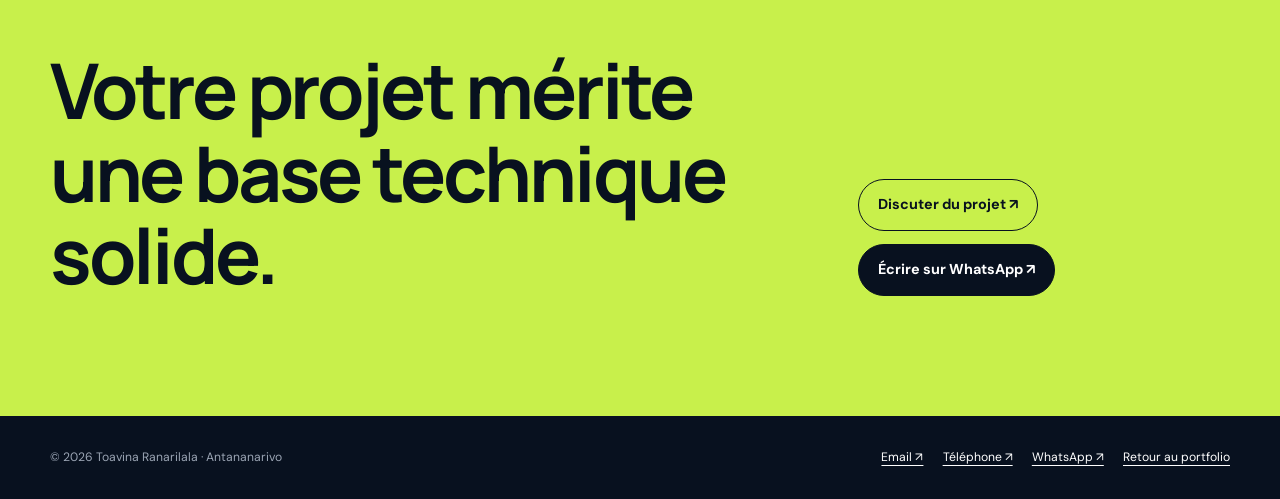
==== commit 951a7172: "feat: icônes décoratives animées, AOS, UX et SEO du portfolio - Icônes techno/math animées (float/dr" ====
--- a/consultant-it-madagascar.html
+++ b/consultant-it-madagascar.html
@@ -2,17 +2,17 @@
 <html lang="fr">
 <head>
   <meta charset="utf-8"><meta name="viewport" content="width=device-width,initial-scale=1">
-  <title>Consultant IT à Madagascar | Architecture & Sécurité</title>
-  <meta name="description" content="Consultant IT à Madagascar basé à Antananarivo : architecture applicative, sécurité des API, infrastructure Linux, modernisation et pilotage technique.">
+  <title>Architecte de solutions à Madagascar | Consultant IT & Sécurité</title>
+  <meta name="description" content="Architecte de solutions et consultant IT à Madagascar : architecture applicative, sécurité des API, infrastructure Linux, modernisation et pilotage technique.">
   <meta name="robots" content="index,follow,max-image-preview:large"><meta name="author" content="Toavina Ranarilala Mario"><meta name="theme-color" content="#08111f">
   <link rel="canonical" href="https://toavinam.github.io/portfolioToavina/consultant-it-madagascar.html"><link rel="icon" type="image/png" href="assets/SOLID_SANS_TXT.png">
   <link rel="preconnect" href="https://fonts.googleapis.com"><link rel="preconnect" href="https://fonts.gstatic.com" crossorigin><link href="https://fonts.googleapis.com/css2?family=DM+Sans:wght@400;500;600;700&family=Manrope:wght@500;600;700;800&display=swap" rel="stylesheet"><link rel="stylesheet" href="assets/styles.css"><link rel="stylesheet" href="assets/service.css">
-  <meta property="og:type" content="website"><meta property="og:url" content="https://toavinam.github.io/portfolioToavina/consultant-it-madagascar.html"><meta property="og:title" content="Consultant IT à Madagascar | Toavina Ranarilala"><meta property="og:description" content="Architecture applicative, sécurité, infrastructure et pilotage technique à Antananarivo et à distance."><meta property="og:image" content="https://toavinam.github.io/portfolioToavina/assets/Toavina_web.png"><meta property="og:locale" content="fr_FR">
-  <script type="application/ld+json">{"@context":"https://schema.org","@type":"Service","name":"Conseil IT et architecture applicative à Madagascar","serviceType":"Consultant IT","areaServed":{"@type":"Country","name":"Madagascar"},"provider":{"@type":"Person","name":"Toavina Ranarilala Mario","jobTitle":"Consultant IT et Lead Developer Full-Stack","url":"https://toavinam.github.io/portfolioToavina/"},"url":"https://toavinam.github.io/portfolioToavina/consultant-it-madagascar.html"}</script>
+  <meta property="og:type" content="website"><meta property="og:url" content="https://toavinam.github.io/portfolioToavina/consultant-it-madagascar.html"><meta property="og:title" content="Architecte de solutions & Consultant IT à Madagascar | Toavina Ranarilala"><meta property="og:description" content="Architecte de solutions à Madagascar : architecture applicative, sécurité, infrastructure et pilotage technique à Antananarivo et à distance."><meta property="og:image" content="https://toavinam.github.io/portfolioToavina/assets/og-image.png"><meta property="og:image:width" content="1200"><meta property="og:image:height" content="630"><meta property="og:image:type" content="image/png"><meta name="twitter:card" content="summary_large_image"><meta name="twitter:title" content="Architecte de solutions & Consultant IT à Madagascar | Toavina Ranarilala"><meta name="twitter:description" content="Architecte de solutions à Madagascar : architecture applicative, sécurité, infrastructure et pilotage technique à Antananarivo et à distance."><meta name="twitter:image" content="https://toavinam.github.io/portfolioToavina/assets/og-image.png"><meta property="og:locale" content="fr_FR">
+  <script type="application/ld+json">{"@context":"https://schema.org","@type":"Service","name":"Architecture de solutions et conseil IT à Madagascar","serviceType":"Architecte de solutions, consultant IT","areaServed":{"@type":"Country","name":"Madagascar"},"provider":{"@type":"Person","name":"Toavina Ranarilala Mario","jobTitle":"Architecte de solutions, Consultant IT et Lead Developer Full-Stack","url":"https://toavinam.github.io/portfolioToavina/"},"url":"https://toavinam.github.io/portfolioToavina/consultant-it-madagascar.html"}</script>
 </head>
-<body class="service-page"><header class="service-header"><nav class="service-nav shell" aria-label="Navigation"><a class="brand" href="index.html"><img class="brand-logo" src="assets/SOLID_SANS_TXT.png" width="42" height="42" alt=""><span class="brand-name">Toavina<br>Ranarilala</span></a><div class="service-nav-links"><a href="developpeur-full-stack-madagascar.html">Full-Stack</a><a href="consultant-moodle-madagascar.html">Moodle</a><a href="referencement-seo-madagascar.html">SEO</a><a class="service-contact" href="index.html#contact">Me contacter ↗</a></div></nav></header>
-<main><section class="service-hero"><div class="shell"><nav class="breadcrumbs" aria-label="Fil d’Ariane"><a href="index.html">Accueil</a><span>/</span><span>Consultant IT Madagascar</span></nav><div class="service-hero-grid"><div><p class="eyebrow"><span></span> Conseil IT · Antananarivo</p><h1>Consultant IT <em>à Madagascar.</em></h1><p class="service-lead">J’accompagne entreprises, ONG et équipes produit dans leurs décisions techniques : cadrage, architecture, sécurité, modernisation et mise en production de solutions web et mobiles.</p></div><aside class="service-summary"><span>Domaines d’intervention</span><ul><li>Architecture applicative</li><li>Sécurité des API et des accès</li><li>Infrastructure Linux & Docker</li><li>Leadership et coordination technique</li></ul></aside></div></div></section>
+<body class="service-page"><header class="service-header"><nav class="service-nav shell" aria-label="Navigation"><a class="brand" href="index.html"><img class="brand-logo" src="assets/SOLID_SANS_TXT.png" width="42" height="42" alt=""><span class="brand-name">Toavina<br>Ranarilala</span></a><div class="service-nav-links" id="service-nav-links"><a href="developpeur-full-stack-madagascar.html">Full-Stack</a><a href="consultant-moodle-madagascar.html">Moodle</a><a href="referencement-seo-madagascar.html">SEO</a><a class="service-contact" href="index.html#contact">Me contacter ↗</a></div><button class="menu-toggle" type="button" aria-expanded="false" aria-controls="service-nav-links" aria-label="Ouvrir le menu"><span></span><span></span><span></span><span class="sr-only">Ouvrir le menu</span></button></nav></header>
+<main><section class="service-hero"><div class="shell"><nav class="breadcrumbs" aria-label="Fil d’Ariane"><a href="index.html">Accueil</a><span>/</span><span>Consultant IT Madagascar</span></nav><div class="service-hero-grid"><div><p class="eyebrow"><span></span> Conseil IT · Antananarivo</p><h1>Architecte de solutions & Consultant IT <em>à Madagascar.</em></h1><p class="service-lead">En tant qu’architecte de solutions, j’accompagne entreprises, ONG et équipes produit dans leurs décisions techniques : cadrage, architecture, sécurité, modernisation et mise en production de solutions web et mobiles.</p></div><aside class="service-summary"><span>Domaines d’intervention</span><ul><li>Architecture de solutions</li><li>Sécurité des API et des accès</li><li>Infrastructure Linux & Docker</li><li>Leadership et coordination technique</li></ul></aside></div></div></section>
 <section class="service-section"><div class="shell"><div class="service-heading"><h2>Du diagnostic à une solution exploitable.</h2><p>Mon rôle est de rendre les choix techniques compréhensibles, mesurables et adaptés au terrain. J’interviens sur l’ensemble du cycle, sans dissocier architecture, sécurité, expérience utilisateur et contraintes d’exploitation.</p></div><div class="service-grid"><article class="service-card"><span>01</span><h3>Cadrage & architecture</h3><p>Analyse du besoin, découpage fonctionnel, choix de stack, modélisation des données et conception d’API maintenables.</p></article><article class="service-card"><span>02</span><h3>Sécurité applicative</h3><p>OAuth2, JWT, RBAC, HashiCorp Vault, validation des entrées et pratiques OWASP intégrées dès la conception.</p></article><article class="service-card"><span>03</span><h3>Infrastructure & delivery</h3><p>Déploiement Linux, Docker, Nginx, PM2, supervision, documentation et accompagnement des équipes.</p></article></div></div></section>
 <section class="service-section alt"><div class="shell"><article class="case-study"><div class="case-study-label">Expérience terrain · FANAINGA+ / GIZ</div><div><h2>Concevoir pour des contextes de connectivité limitée.</h2><p>Pour une plateforme de formation destinée à plusieurs régions de Madagascar, j’ai participé à la conception d’une architecture distribuée reliant Moodle central à dix mini-serveurs Raspberry Pi. La solution permet de travailler hors ligne puis de synchroniser contenus, progressions, notes et certificats.</p><ul class="case-list"><li>Architecture Mère–Fille</li><li>Synchronisation différentielle</li><li>Serveurs Debian & MariaDB</li><li>Formation et documentation client</li></ul></div></article></div></section>
 <section class="service-section"><div class="shell"><div class="service-heading"><h2>Expertises complémentaires</h2><p>Selon votre besoin, la mission peut inclure la réalisation complète du produit ou une expertise Moodle spécialisée.</p></div><div class="related-grid"><a class="related-card" href="developpeur-full-stack-madagascar.html"><span>Web & mobile</span><h3>Développeur Full-Stack à Madagascar</h3><p>Conception et développement de produits React, NestJS et React Native.</p></a><a class="related-card" href="consultant-moodle-madagascar.html"><span>E-learning</span><h3>Consultant Moodle à Madagascar</h3><p>Plateformes de formation, offline-first et Raspberry Pi.</p></a></div></div></section>
-<section class="service-cta"><div class="shell service-cta-inner"><h2>Votre projet mérite une base technique solide.</h2><a class="button secondary" href="index.html#contact">Discuter du projet ↗</a></div></section></main><footer class="service-footer"><div class="shell service-footer-inner"><span>© 2026 Toavina Ranarilala · Antananarivo</span><a href="index.html">Retour au portfolio</a></div></footer></body></html>
+<section class="service-cta"><div class="shell service-cta-inner"><h2>Votre projet mérite une base technique solide.</h2><div class="service-cta-buttons"><a class="button secondary" href="index.html#contact">Discuter du projet ↗</a><a class="button whatsapp" href="https://wa.me/261344003904" target="_blank" rel="noopener">Écrire sur WhatsApp ↗</a></div></div></section></main><footer class="service-footer"><div class="shell service-footer-inner"><span>© 2026 Toavina Ranarilala · Antananarivo</span><div class="service-footer-links"><a href="mailto:toavinaranarilala@gmail.com">Email ↗</a><a href="tel:+261344003904">Téléphone ↗</a><a href="https://wa.me/261344003904" target="_blank" rel="noopener">WhatsApp ↗</a><a href="index.html">Retour au portfolio</a></div></div></footer><script src="assets/service-nav.js" defer></script></body></html>
--- a/assets/styles.css
+++ b/assets/styles.css
@@ -7,22 +7,30 @@
 .projects-section{color:#fff;background:var(--ink)}.section-heading.light .eyebrow,.section-heading.light>p{color:#adb7c5}.section-heading.light .eyebrow span{background:var(--acid)}.project{display:grid;grid-template-columns:.25fr 1.2fr .55fr;gap:3rem;padding:4rem 0;border-top:1px solid #293344}.project:last-child{border-bottom:1px solid #293344}.project-index{color:var(--acid);font-family:Manrope,sans-serif;font-size:.75rem}.project-label{margin-bottom:1rem;color:#8793a3;font-size:.72rem;font-weight:700;text-transform:uppercase;letter-spacing:.1em}.project-content h3{max-width:690px;margin-bottom:1.2rem;font-size:clamp(1.8rem,3vw,3rem)}.project-content p{max-width:700px;color:#b7c0cc}.project-content ul{display:grid;grid-template-columns:repeat(3,1fr);gap:.7rem;margin:2rem 0 0;padding:0;list-style:none}.project-content li{padding-top:.7rem;color:#d9dee5;border-top:1px solid #374253;font-size:.8rem}.project-tech{display:flex;align-content:flex-start;flex-wrap:wrap;gap:.45rem}.project-tech span{color:#c4cbd5;border-color:#3a4555}
 .text-link{align-self:end;justify-self:start;margin-bottom:.5rem;font-size:.88rem;font-weight:700;text-underline-offset:5px}.timeline{border-top:1px solid var(--line)}.timeline-item{position:relative;display:grid;grid-template-columns:.42fr 1fr;gap:3rem;padding:2.5rem 2rem;border-bottom:1px solid var(--line);transition:.2s}.timeline-item:hover{background:#fff}.timeline-date{color:var(--blue);font-size:.76rem;font-weight:700;text-transform:uppercase;letter-spacing:.08em}.timeline-item h3{margin-bottom:.4rem;font-size:1.45rem}.timeline-item p{margin:0 0 .35rem;font-weight:600}.timeline-item small{color:#697386}.timeline-dot{position:absolute;top:3rem;left:-4px;width:9px;height:9px;background:#a8d51e;border-radius:50%}
 .education-section{background:#e9ece6}.education-layout{display:grid;grid-template-columns:.75fr 1.25fr;gap:clamp(3rem,8vw,8rem)}.section-heading.compact{display:block;margin:0}.section-heading.compact h2{font-size:clamp(2.5rem,4vw,4rem)}.education-cards{display:grid;gap:1rem}.education-card{position:relative;padding:2.2rem;background:var(--paper);border-radius:var(--radius)}.education-card>span{position:absolute;top:2rem;right:2rem;color:var(--blue);font-size:.8rem;font-weight:700}.education-card h3{margin-bottom:.3rem;font-size:1.8rem}.education-card p{margin:0 0 1rem;font-weight:700}.education-card small{display:block;max-width:580px;color:var(--soft)}
-.contact-section{padding-block:clamp(90px,12vw,150px);background:var(--acid)}.contact-layout{display:grid;grid-template-columns:.9fr 1.1fr;gap:clamp(3rem,8vw,8rem);align-items:start}.contact-copy h2{font-size:clamp(3rem,6vw,5.6rem)}.contact-copy>p:not(.eyebrow){max-width:540px}.contact-direct{display:flex;flex-direction:column;gap:.6rem;margin-top:2.5rem}.contact-direct a{display:flex;justify-content:space-between;max-width:500px;padding-bottom:.55rem;border-bottom:1px solid rgba(8,17,31,.35);font-weight:700;text-decoration:none}.contact-form{display:grid;grid-template-columns:1fr 1fr;gap:.6rem 1rem;padding:2rem;background:var(--paper);border-radius:var(--radius);box-shadow:var(--shadow)}.contact-form label{margin-top:.6rem;font-size:.72rem;font-weight:700;text-transform:uppercase;letter-spacing:.08em}.contact-form input,.contact-form textarea{width:100%;padding:.85rem 0;color:var(--ink);background:transparent;border:0;border-bottom:1px solid #bdc3bc;border-radius:0;outline:none}.contact-form input:focus,.contact-form textarea:focus{border-color:var(--blue)}.contact-form label:nth-of-type(3),.contact-form label:nth-of-type(4),.contact-form textarea,.contact-form button{grid-column:1/-1}.contact-form button{justify-self:start;margin-top:1.2rem}
-.site-footer{padding:4rem 0;color:#fff;background:var(--ink)}.footer-inner{display:grid;grid-template-columns:1fr 1fr 1fr;gap:3rem;align-items:end}.site-footer .brand-mark{color:var(--ink);background:var(--acid)}.site-footer>div>div>p,.copyright{margin:1.2rem 0 0;color:#96a1b0;font-size:.78rem}.footer-links{display:flex;gap:1.2rem}.footer-links a{font-size:.82rem;text-underline-offset:4px}.copyright{justify-self:end;text-align:right}.cookie-banner{position:fixed;right:1.2rem;bottom:1.2rem;z-index:100;display:none;align-items:center;gap:1.2rem;max-width:600px;padding:1rem 1.2rem;color:#fff;background:var(--ink);border:1px solid #344054;border-radius:15px;box-shadow:var(--shadow)}.cookie-banner.is-visible{display:flex}.cookie-banner p{margin:0;font-size:.78rem}.cookie-banner>div{display:flex;gap:.45rem}.cookie-banner button{padding:.55rem .8rem;color:#fff;background:transparent;border:1px solid #596579;border-radius:99px;cursor:pointer}.cookie-banner .accept{color:var(--ink);background:var(--acid);border-color:var(--acid)}.reveal{opacity:0;transform:translateY(25px);transition:opacity .75s ease,transform .75s ease}.reveal.visible{opacity:1;transform:none}
+.contact-section{padding-block:clamp(90px,12vw,150px);background:var(--acid)}.contact-layout{display:grid;grid-template-columns:.9fr 1.1fr;gap:clamp(3rem,8vw,8rem);align-items:start}.contact-copy h2{font-size:clamp(3rem,6vw,5.6rem)}.contact-copy>p:not(.eyebrow){max-width:540px}.contact-direct{display:flex;flex-direction:column;gap:.6rem;margin-top:2.5rem}.contact-direct a{display:flex;justify-content:space-between;max-width:500px;padding-bottom:.55rem;border-bottom:1px solid rgba(8,17,31,.35);font-weight:700;text-decoration:none}.contact-form{display:grid;grid-template-columns:1fr 1fr;gap:.6rem 1rem;padding:2rem;background:var(--paper);border-radius:var(--radius);box-shadow:var(--shadow)}.contact-form label{margin-top:.6rem;font-size:.72rem;font-weight:700;text-transform:uppercase;letter-spacing:.08em}.contact-form input,.contact-form textarea{width:100%;padding:.85rem 0;color:var(--ink);background:transparent;border:0;border-bottom:1px solid #bdc3bc;border-radius:0;outline:none}.contact-form input:focus,.contact-form textarea:focus{border-color:var(--blue)}.contact-form label:nth-of-type(3),.contact-form label:nth-of-type(4),.contact-form textarea,.contact-form button{grid-column:1/-1}.contact-form button{justify-self:start;margin-top:1.2rem}.form-status{grid-column:1/-1;margin:0;min-height:1.25em;font-size:.82rem;font-weight:600;color:var(--soft)}.form-status.error{color:#b42318}
+.site-footer{padding:4rem 0;color:#fff;background:var(--ink)}.footer-inner{display:grid;grid-template-columns:1fr 1fr 1fr;gap:3rem;align-items:end}.site-footer .brand-mark{color:var(--ink);background:var(--acid)}.site-footer>div>div>p,.copyright{margin:1.2rem 0 0;color:#96a1b0;font-size:.78rem}.footer-links{display:flex;gap:1.2rem}.footer-links a{font-size:.82rem;text-underline-offset:4px}.copyright{justify-self:end;text-align:right}.cookie-banner{position:fixed;right:1.2rem;bottom:1.2rem;z-index:100;display:none;align-items:center;gap:1.2rem;max-width:600px;padding:1rem 1.2rem;color:#fff;background:var(--ink);border:1px solid #344054;border-radius:15px;box-shadow:var(--shadow)}.cookie-banner.is-visible{display:flex}.cookie-banner p{margin:0;font-size:.78rem}.cookie-banner>div{display:flex;gap:.45rem}.cookie-banner button{padding:.55rem .8rem;color:#fff;background:transparent;border:1px solid #596579;border-radius:99px;cursor:pointer}.cookie-banner .accept{color:var(--ink);background:var(--acid);border-color:var(--acid)}
 @media(max-width:950px){.nav-links,.nav-cta{display:none}.menu-toggle{display:block;margin-left:auto}.nav-links.open{position:absolute;top:82px;left:0;right:0;display:flex;flex-direction:column;gap:0;padding:1rem 24px 1.5rem;background:var(--paper);border-bottom:1px solid var(--line)}.nav-links.open a{padding:.8rem 0}.hero{min-height:auto;grid-template-columns:1fr}.hero-visual{justify-self:center;width:min(90%,450px)}.expertise-grid{grid-template-columns:1fr 1fr}.expertise-card.featured{grid-row:auto;min-height:350px}.project{grid-template-columns:.2fr 1fr}.project-tech{grid-column:2}.education-layout,.contact-layout{grid-template-columns:1fr}.footer-inner{grid-template-columns:1fr 1fr}.copyright{grid-column:1/-1;justify-self:start;text-align:left}}
-@media(max-width:650px){.shell{width:min(100% - 32px,1180px)}.nav{min-height:72px}.nav-links.open{top:72px}.brand-name{display:none}.hero{padding-block:48px 70px;gap:3rem}h1{font-size:clamp(2.7rem,14vw,4rem)}.hero-actions{align-items:stretch;flex-direction:column}.hero-meta{display:grid;grid-template-columns:1fr 1fr}.portrait-frame{aspect-ratio:4/5.5}.marquee{animation:marquee 22s linear infinite}@keyframes marquee{to{transform:translateX(-45%)}}.section-heading{grid-template-columns:1fr;gap:1.5rem}.section-heading h2{font-size:2.65rem}.expertise-grid{grid-template-columns:1fr}.project{grid-template-columns:1fr;gap:1rem;padding:3rem 0}.project-tech{grid-column:auto}.project-content ul{grid-template-columns:1fr}.timeline-item{grid-template-columns:1fr;gap:.7rem;padding:2rem 1rem}.contact-form{grid-template-columns:1fr;padding:1.4rem}.contact-form label,.contact-form input{grid-column:1/-1}.footer-inner{grid-template-columns:1fr}.copyright{grid-column:auto}.cookie-banner{left:.8rem;right:.8rem;bottom:.8rem;align-items:stretch;flex-direction:column}}
-@media(prefers-reduced-motion:reduce){html{scroll-behavior:auto}*,*:before,*:after{animation-duration:.01ms!important;animation-iteration-count:1!important;transition-duration:.01ms!important}.reveal{opacity:1;transform:none}}
-.reveal{opacity:1;transform:none}
-@media(prefers-reduced-motion:no-preference){.js .reveal{opacity:0;transform:translateY(25px);transition:opacity .75s ease,transform .75s ease}.js .reveal.visible{opacity:1;transform:none}}
+@media(max-width:650px){.shell{width:min(100% - 32px,1180px)}.nav{min-height:72px}.nav-links.open{top:72px}.brand-name{display:none}.site-header .brand-name,.service-header .brand-name,.thanks-header .brand-name{display:block;font-size:.7rem;letter-spacing:.06em}.hero{padding-block:48px 70px;gap:3rem}h1{font-size:clamp(2.7rem,14vw,4rem)}.hero-actions{align-items:stretch;flex-direction:column}.hero-meta{display:grid;grid-template-columns:1fr 1fr}.portrait-frame{aspect-ratio:4/5.5}.marquee{animation:marquee 22s linear infinite}@keyframes marquee{to{transform:translateX(-45%)}}.section-heading{grid-template-columns:1fr;gap:1.5rem}.section-heading h2{font-size:2.65rem}.expertise-grid{grid-template-columns:1fr}.project{grid-template-columns:1fr;gap:1rem;padding:3rem 0}.project-tech{grid-column:auto}.project-content ul{grid-template-columns:1fr}.timeline-item{grid-template-columns:1fr;gap:.7rem;padding:2rem 1rem}.contact-form{grid-template-columns:1fr;padding:1.4rem}.contact-form label,.contact-form input{grid-column:1/-1}.footer-inner{grid-template-columns:1fr}.copyright{grid-column:auto}.cookie-banner{left:.8rem;right:.8rem;bottom:.8rem;align-items:stretch;flex-direction:column}}
+@media(prefers-reduced-motion:reduce){html{scroll-behavior:auto}*:not(.deco-item){animation-duration:.01ms!important;animation-iteration-count:1!important;transition-duration:.01ms!important}}
 .portrait-frame picture{display:contents}
 .contact-form button:disabled{cursor:wait;opacity:.72}.button-spinner{width:17px;height:17px;border:2px solid rgba(8,17,31,.25);border-top-color:var(--ink);border-radius:50%;animation:button-spin .7s linear infinite}@keyframes button-spin{to{transform:rotate(360deg)}}
 html,body{width:100%;max-width:100%;overflow-x:hidden;overflow-x:clip}
 .trust-strip{width:100%;max-width:100%;transform:none}
-.portrait-label{top:72px;left:auto;right:34px;width:250px;max-width:calc(100% - 48px);padding:.5rem .8rem;border:1px solid rgba(255,255,255,.35);border-radius:4px;clip-path:polygon(6% 0,100% 0,94% 100%,0 100%);background:linear-gradient(90deg,rgba(24,90,219,.9),rgba(75,44,220,.95));box-shadow:0 10px 30px rgba(24,90,219,.2);text-align:center;white-space:nowrap;transform:rotate(23deg)}
-@media(max-width:650px){.portrait-label{top:58px;right:22px;width:220px;font-size:.56rem;transform:rotate(21deg)}}
-.brand-logo{display:block;width:42px;height:42px;flex:0 0 42px;object-fit:contain;border-radius:50%;transform:scale(1.45) translateY(-1px);transform-origin:center}
+.portrait-label{top:auto;right:auto;bottom:10px;left:50%;width:250px;max-width:calc(100% - 48px);padding:.5rem .8rem;border:1px solid rgba(255,255,255,.35);border-radius:4px;clip-path:polygon(6% 0,100% 0,94% 100%,0 100%);background:linear-gradient(90deg,rgba(24,90,219,.9),rgba(75,44,220,.95));box-shadow:0 10px 30px rgba(24,90,219,.2);text-align:center;white-space:nowrap;transform:translateX(-50%)}
+@media(max-width:650px){.portrait-label{bottom:8px;left:50%;width:220px;font-size:.56rem;transform:translateX(-50%)}}
+.brand-logo{display:block;width:42px;height:42px;flex:0 0 42px;object-fit:cover;border-radius:50%}
 .expertise-card.featured{padding-top:7.5rem;overflow:hidden}
 .featured .card-icon{z-index:2}
 @media(max-width:950px){.expertise-card.featured{min-height:430px}}
 @media(max-width:650px){.expertise-card.featured{min-height:0;padding-top:7rem}}
-.seo-services{background:#e9ece6}.seo-link-grid{display:grid;grid-template-columns:repeat(2,1fr);gap:1rem}.seo-link-card{min-height:310px;display:flex;flex-direction:column;padding:2rem;color:var(--ink);background:var(--paper);border:1px solid var(--line);border-radius:var(--radius);text-decoration:none;transition:transform .25s ease,box-shadow .25s ease}.seo-link-card:hover{transform:translateY(-6px);box-shadow:var(--shadow)}.seo-link-card>span{margin-bottom:3rem;color:var(--blue);font-size:.7rem;font-weight:800;text-transform:uppercase;letter-spacing:.12em}.seo-link-card h3{margin-bottom:1rem;font-size:1.65rem}.seo-link-card p{margin:0 0 2rem;color:var(--soft)}.seo-link-card strong{margin-top:auto;font-size:.82rem}@media(max-width:850px){.seo-link-grid{grid-template-columns:1fr}}
+.seo-services{background:#e9ece6}.seo-link-grid{display:grid;grid-template-columns:repeat(2,1fr);gap:1rem}.seo-link-card{min-height:310px;display:flex;flex-direction:column;padding:2rem;color:var(--ink);background:var(--paper);border:1px solid var(--line);border-radius:var(--radius);text-decoration:none;transition:transform .25s ease,box-shadow .25s ease}.seo-link-card:hover{transform:translateY(-6px);box-shadow:var(--shadow)}.seo-link-card>span{margin-bottom:3rem;color:var(--blue);font-size:.7rem;font-weight:800;text-transform:uppercase;letter-spacing:.12em}.seo-link-card h3{margin-bottom:1rem;font-size:1.65rem}.seo-link-card p{margin:0 0 2rem;color:var(--soft)}.seo-link-card strong{margin-top:auto;font-size:.82rem}@media(max-width:850px){.seo-link-grid{grid-template-columns:1fr}}.hero{position:relative}.deco{position:absolute;inset:0;z-index:0;pointer-events:none;overflow:hidden}.deco-item{position:absolute;display:block;color:var(--blue);opacity:.3}.hero-copy,.hero-visual{position:relative;z-index:1}
+.deco-hero .deco-react{top:11%;left:6%;width:30px;height:30px;opacity:.35;animation:deco-float 6s ease-in-out infinite alternate}.deco-hero .deco-python{top:5%;right:9%;width:28px;height:28px;opacity:.3;animation:deco-float 7s ease-in-out infinite alternate}.deco-hero .deco-ts{top:28%;left:60.5%;width:24px;height:24px;opacity:.3;animation:deco-drift 7s ease-in-out infinite alternate}.deco-hero .deco-node{top:47%;right:3.5%;width:28px;height:28px;color:var(--ink);opacity:.3;animation:deco-float 7s ease-in-out infinite alternate}.deco-hero .deco-docker{bottom:26%;left:60%;width:26px;height:26px;color:var(--ink);opacity:.3;animation:deco-drift 8s ease-in-out infinite alternate}.deco-hero .deco-git{bottom:7%;right:6%;width:26px;height:26px;color:var(--ink);opacity:.28;animation:deco-drift 9s ease-in-out infinite alternate}.deco-hero .deco-sum{top:8%;right:1.5%;font-size:1.3rem;font-weight:700;opacity:.35;animation:deco-breathe 6s ease-in-out infinite alternate}.deco-hero .deco-pi{bottom:9%;right:2%;font-size:1.2rem;font-weight:700;opacity:.3;animation:deco-breathe 7s ease-in-out infinite alternate}.deco-hero .deco-delta{top:13%;left:2%;font-size:1.2rem;font-weight:700;opacity:.3;animation:deco-float 8s ease-in-out infinite alternate}.deco-hero .deco-lambda{bottom:5%;left:3%;font-size:1.1rem;font-weight:700;opacity:.28;animation:deco-drift 6s ease-in-out infinite alternate}.deco-hero .deco-circle{top:6%;left:1.5%;width:18px;height:18px;border:2px solid var(--blue);border-radius:50%;opacity:.3;animation:deco-breathe 6s ease-in-out infinite alternate}.deco-hero .deco-square{bottom:4%;left:9%;width:16px;height:16px;border:2px solid var(--ink);opacity:.28;animation:deco-spin 10s linear infinite}
+#expertise{position:relative}#expertise .section-heading,#expertise .expertise-grid{position:relative;z-index:1}
+.deco-expertise .deco-python{top:5%;right:4%;width:28px;height:28px;opacity:.3;animation:deco-float 7s ease-in-out infinite alternate}.deco-expertise .deco-git{top:7%;left:4%;width:26px;height:26px;color:var(--ink);opacity:.28;animation:deco-drift 8s ease-in-out infinite alternate}.deco-expertise .deco-delta{top:12%;right:1.5%;font-size:1.2rem;font-weight:700;opacity:.3;animation:deco-breathe 6s ease-in-out infinite alternate}.deco-expertise .deco-sum{bottom:6%;left:3%;font-size:1.1rem;font-weight:700;opacity:.28;animation:deco-float 7s ease-in-out infinite alternate}.deco-expertise .deco-lambda{bottom:8%;right:8%;font-size:1.1rem;font-weight:700;opacity:.28;animation:deco-drift 6s ease-in-out infinite alternate}.deco-expertise .deco-circle{bottom:4%;right:3%;width:18px;height:18px;border:2px solid var(--blue);border-radius:50%;opacity:.3;animation:deco-breathe 6s ease-in-out infinite alternate}
+#services,#realisations,#parcours,#contact{position:relative}#services .shell,#realisations .shell,#parcours .section-heading,#parcours .timeline,#contact .shell{position:relative;z-index:1}
+.deco-services .deco-docker{top:6%;right:4%;width:28px;height:28px;color:var(--ink);opacity:.3;animation:deco-float 6s ease-in-out infinite alternate}.deco-services .deco-sum{bottom:6%;left:4%;font-size:1.2rem;font-weight:700;opacity:.3;animation:deco-breathe 6s ease-in-out infinite alternate}
+.deco-realisations .deco-react{top:6%;left:4%;width:30px;height:30px;opacity:.32;animation:deco-float 7s ease-in-out infinite alternate}.deco-realisations .deco-pi{bottom:7%;right:5%;font-size:1.1rem;font-weight:700;color:#fff;opacity:.3;animation:deco-drift 7s ease-in-out infinite alternate}
+.deco-parcours .deco-git{top:7%;right:3%;width:26px;height:26px;color:var(--ink);opacity:.28;animation:deco-drift 8s ease-in-out infinite alternate}.deco-parcours .deco-delta{bottom:5%;left:3%;font-size:1.2rem;font-weight:700;opacity:.3;animation:deco-breathe 6s ease-in-out infinite alternate}
+.deco-contact .deco-node{top:7%;right:3%;width:28px;height:28px;color:var(--ink);opacity:.3;animation:deco-float 7s ease-in-out infinite alternate}.deco-contact .deco-lambda{bottom:6%;left:5%;font-size:1.1rem;font-weight:700;opacity:.3;animation:deco-float 6s ease-in-out infinite alternate}
+@keyframes deco-float{from{transform:translateY(0)}to{transform:translateY(-12px)}}@keyframes deco-drift{from{transform:translateX(0)}to{transform:translateX(14px)}}@keyframes deco-breathe{from{transform:scale(1)}to{transform:scale(1.15)}}@keyframes deco-spin{from{transform:rotate(0)}to{transform:rotate(360deg)}}
+@media(max-width:950px){.deco-hero .deco-ts,.deco-hero .deco-docker{display:none}}@media(max-width:650px){.deco-hero .deco-python,.deco-hero .deco-node,.deco-hero .deco-delta,.deco-hero .deco-circle,.deco-hero .deco-square,.deco-expertise .deco-git,.deco-expertise .deco-lambda,.deco-services .deco-sum,.deco-realisations .deco-pi,.deco-parcours .deco-delta,.deco-contact .deco-lambda{display:none}.deco-hero .deco-react{top:2%;left:4%;width:24px;height:24px}.deco-hero .deco-sum{top:2%;right:2%;font-size:1.1rem}.deco-hero .deco-git{bottom:4%;left:4%;width:22px;height:22px}.deco-hero .deco-pi{bottom:3%;right:3%;font-size:1rem}.deco-expertise .deco-python{top:3%;right:4%;width:22px;height:22px}.deco-expertise .deco-circle{bottom:4%;right:3%;width:16px;height:16px}.deco-services .deco-docker{top:4%;right:4%;width:22px;height:22px}.deco-realisations .deco-react{top:4%;left:4%;width:24px;height:24px}.deco-parcours .deco-git{top:4%;right:4%;width:20px;height:20px}.deco-contact .deco-node{top:4%;right:4%;width:22px;height:22px}}
--- a/assets/service.css
+++ b/assets/service.css
@@ -1 +1 @@
-.service-page{background:var(--paper)}.service-header{position:sticky;top:0;z-index:20;background:rgba(247,247,242,.9);border-bottom:1px solid var(--line);backdrop-filter:blur(16px)}.service-nav{min-height:82px;display:flex;align-items:center;gap:2rem}.service-nav-links{display:flex;align-items:center;gap:1.5rem;margin-left:auto}.service-nav-links a{color:var(--soft);font-size:.82rem;font-weight:700;text-decoration:none}.service-nav-links .service-contact{padding:.7rem 1rem;color:#fff;background:var(--ink);border-radius:99px}.service-hero{padding-block:clamp(70px,10vw,130px);border-bottom:1px solid var(--line)}.breadcrumbs{display:flex;gap:.6rem;margin-bottom:2.5rem;color:#697386;font-size:.76rem}.breadcrumbs a{text-underline-offset:3px}.service-hero-grid{display:grid;grid-template-columns:1.25fr .75fr;gap:clamp(3rem,8vw,8rem);align-items:end}.service-hero h1{max-width:850px;margin-bottom:1.5rem;font-size:clamp(3rem,7vw,6.6rem)}.service-hero h1 em{color:var(--blue)}.service-lead{max-width:720px;margin:0;color:var(--soft);font-size:clamp(1.05rem,1.7vw,1.25rem)}.service-summary{padding:1.7rem;background:var(--ink);color:#fff;border-radius:22px}.service-summary span{display:block;margin-bottom:1.2rem;color:var(--acid);font-size:.7rem;font-weight:800;text-transform:uppercase;letter-spacing:.12em}.service-summary ul{margin:0;padding:0;list-style:none}.service-summary li{padding:.75rem 0;border-top:1px solid #354052;font-size:.86rem}.service-section{padding-block:clamp(75px,10vw,125px)}.service-section.alt{background:#e9ece6}.service-heading{display:grid;grid-template-columns:.7fr 1.3fr;gap:4rem;margin-bottom:3.5rem}.service-heading h2{margin:0;font-size:clamp(2.3rem,4vw,4rem)}.service-heading p{margin:0;color:var(--soft)}.service-grid{display:grid;grid-template-columns:repeat(3,1fr);gap:1rem}.service-card{padding:2rem;background:#fff;border:1px solid var(--line);border-radius:22px}.service-card>span{display:grid;place-items:center;width:42px;height:42px;margin-bottom:2.5rem;background:var(--acid);border-radius:50%;font-weight:800}.service-card h3{margin-bottom:.8rem;font-size:1.35rem}.service-card p{margin:0;color:var(--soft);font-size:.92rem}.case-study{display:grid;grid-template-columns:.7fr 1.3fr;gap:4rem;padding:clamp(2rem,5vw,4rem);color:#fff;background:var(--blue);border-radius:30px}.case-study-label{color:#dce7ff;font-size:.72rem;font-weight:800;text-transform:uppercase;letter-spacing:.12em}.case-study h2{font-size:clamp(2.3rem,4vw,4rem)}.case-study p{color:#e4ecff}.case-list{display:grid;grid-template-columns:repeat(2,1fr);gap:.8rem;margin:2rem 0 0;padding:0;list-style:none}.case-list li{padding-top:.8rem;border-top:1px solid rgba(255,255,255,.3);font-size:.84rem}.related-grid{display:grid;grid-template-columns:repeat(2,1fr);gap:1rem}.related-card{padding:1.8rem;background:#fff;border:1px solid var(--line);border-radius:20px;text-decoration:none}.related-card span{color:var(--blue);font-size:.7rem;font-weight:800;text-transform:uppercase}.related-card h3{margin:1rem 0 .5rem;font-size:1.4rem}.service-cta{padding-block:clamp(80px,10vw,120px);background:var(--acid)}.service-cta-inner{display:flex;align-items:end;justify-content:space-between;gap:3rem}.service-cta h2{max-width:760px;margin:0;font-size:clamp(2.7rem,6vw,5.5rem)}.service-footer{padding:2rem 0;color:#9ba5b4;background:var(--ink);font-size:.76rem}.service-footer-inner{display:flex;justify-content:space-between;gap:2rem}.service-footer a{color:#fff}@media(max-width:800px){.service-nav-links a:not(.service-contact){display:none}.service-hero-grid,.service-heading,.case-study{grid-template-columns:1fr}.service-grid{grid-template-columns:1fr}.case-list,.related-grid{grid-template-columns:1fr}.service-cta-inner{align-items:flex-start;flex-direction:column}.service-footer-inner{flex-direction:column}.service-hero h1{font-size:clamp(2.8rem,13vw,4.5rem)}}
+.service-page{background:var(--paper)}.service-header{position:sticky;top:0;z-index:20;background:rgba(247,247,242,.9);border-bottom:1px solid var(--line);backdrop-filter:blur(16px)}.service-nav{min-height:82px;display:flex;align-items:center;gap:2rem;position:relative}.menu-toggle{display:none;width:44px;height:44px;padding:11px;border:0;background:var(--ink);border-radius:50%;cursor:pointer}.menu-toggle>span:not(.sr-only){display:block;height:1.5px;margin:4px 0;background:#fff}.service-nav-links{display:flex;align-items:center;gap:1.5rem;margin-left:auto}.service-nav-links a{color:var(--soft);font-size:.82rem;font-weight:700;text-decoration:none}.service-nav-links .service-contact{padding:.7rem 1rem;color:#fff;background:var(--ink);border-radius:99px}.service-hero{padding-block:clamp(70px,10vw,130px);border-bottom:1px solid var(--line)}.breadcrumbs{display:flex;gap:.6rem;margin-bottom:2.5rem;color:#697386;font-size:.76rem}.breadcrumbs a{text-underline-offset:3px}.service-hero-grid{display:grid;grid-template-columns:1.25fr .75fr;gap:clamp(3rem,8vw,8rem);align-items:end}.service-hero h1{max-width:850px;margin-bottom:1.5rem;font-size:clamp(3rem,7vw,6.6rem)}.service-hero h1 em{color:var(--blue)}.service-lead{max-width:720px;margin:0;color:var(--soft);font-size:clamp(1.05rem,1.7vw,1.25rem)}.service-summary{padding:1.7rem;background:var(--ink);color:#fff;border-radius:22px}.service-summary span{display:block;margin-bottom:1.2rem;color:var(--acid);font-size:.7rem;font-weight:800;text-transform:uppercase;letter-spacing:.12em}.service-summary ul{margin:0;padding:0;list-style:none}.service-summary li{padding:.75rem 0;border-top:1px solid #354052;font-size:.86rem}.service-section{padding-block:clamp(75px,10vw,125px)}.service-section.alt{background:#e9ece6}.service-heading{display:grid;grid-template-columns:.7fr 1.3fr;gap:4rem;margin-bottom:3.5rem}.service-heading h2{margin:0;font-size:clamp(2.3rem,4vw,4rem)}.service-heading p{margin:0;color:var(--soft)}.service-grid{display:grid;grid-template-columns:repeat(3,1fr);gap:1rem}.service-card{padding:2rem;background:#fff;border:1px solid var(--line);border-radius:22px}.service-card>span{display:grid;place-items:center;width:42px;height:42px;margin-bottom:2.5rem;background:var(--acid);border-radius:50%;font-weight:800}.service-card h3{margin-bottom:.8rem;font-size:1.35rem}.service-card p{margin:0;color:var(--soft);font-size:.92rem}.case-study{display:grid;grid-template-columns:.7fr 1.3fr;gap:4rem;padding:clamp(2rem,5vw,4rem);color:#fff;background:var(--blue);border-radius:30px}.case-study-label{color:#dce7ff;font-size:.72rem;font-weight:800;text-transform:uppercase;letter-spacing:.12em}.case-study h2{font-size:clamp(2.3rem,4vw,4rem)}.case-study p{color:#e4ecff}.case-list{display:grid;grid-template-columns:repeat(2,1fr);gap:.8rem;margin:2rem 0 0;padding:0;list-style:none}.case-list li{padding-top:.8rem;border-top:1px solid rgba(255,255,255,.3);font-size:.84rem}.related-grid{display:grid;grid-template-columns:repeat(2,1fr);gap:1rem}.related-card{padding:1.8rem;background:#fff;border:1px solid var(--line);border-radius:20px;text-decoration:none}.related-card span{color:var(--blue);font-size:.7rem;font-weight:800;text-transform:uppercase}.related-card h3{margin:1rem 0 .5rem;font-size:1.4rem}.service-cta{padding-block:clamp(80px,10vw,120px);background:var(--acid)}.service-cta-inner{display:flex;align-items:end;justify-content:space-between;gap:3rem}.service-cta-buttons{display:flex;flex-wrap:wrap;gap:.8rem}.service-cta .button.whatsapp{color:#fff;background:var(--ink);border-color:var(--ink)}.service-cta h2{max-width:760px;margin:0;font-size:clamp(2.7rem,6vw,5.5rem)}.service-footer{padding:2rem 0;color:#9ba5b4;background:var(--ink);font-size:.76rem}.service-footer-inner{display:flex;justify-content:space-between;gap:2rem}.service-footer a{color:#fff}.service-footer-links{display:flex;flex-wrap:wrap;gap:1.2rem}.service-footer-links a{text-underline-offset:4px}@media(max-width:800px){.service-nav-links a:not(.service-contact){display:none}.service-hero-grid,.service-heading,.case-study{grid-template-columns:1fr}.service-grid{grid-template-columns:1fr}.case-list,.related-grid{grid-template-columns:1fr}.service-cta-inner{align-items:flex-start;flex-direction:column}.service-footer-inner{flex-direction:column}.service-hero h1{font-size:clamp(2.8rem,13vw,4.5rem)}}@media(max-width:800px){.menu-toggle{display:block;margin-left:auto}.service-nav-links a{display:none}.service-nav-links.open{position:absolute;top:82px;left:0;right:0;display:flex;flex-direction:column;gap:0;padding:1rem 24px 1.5rem;background:var(--paper);border-bottom:1px solid var(--line);box-shadow:var(--shadow)}.service-nav-links.open a{display:block;padding:.85rem 0;border-top:1px solid var(--line)}.service-nav-links.open .service-contact{align-self:flex-start;margin-top:.9rem;padding:.7rem 1rem;border-top:0}}
